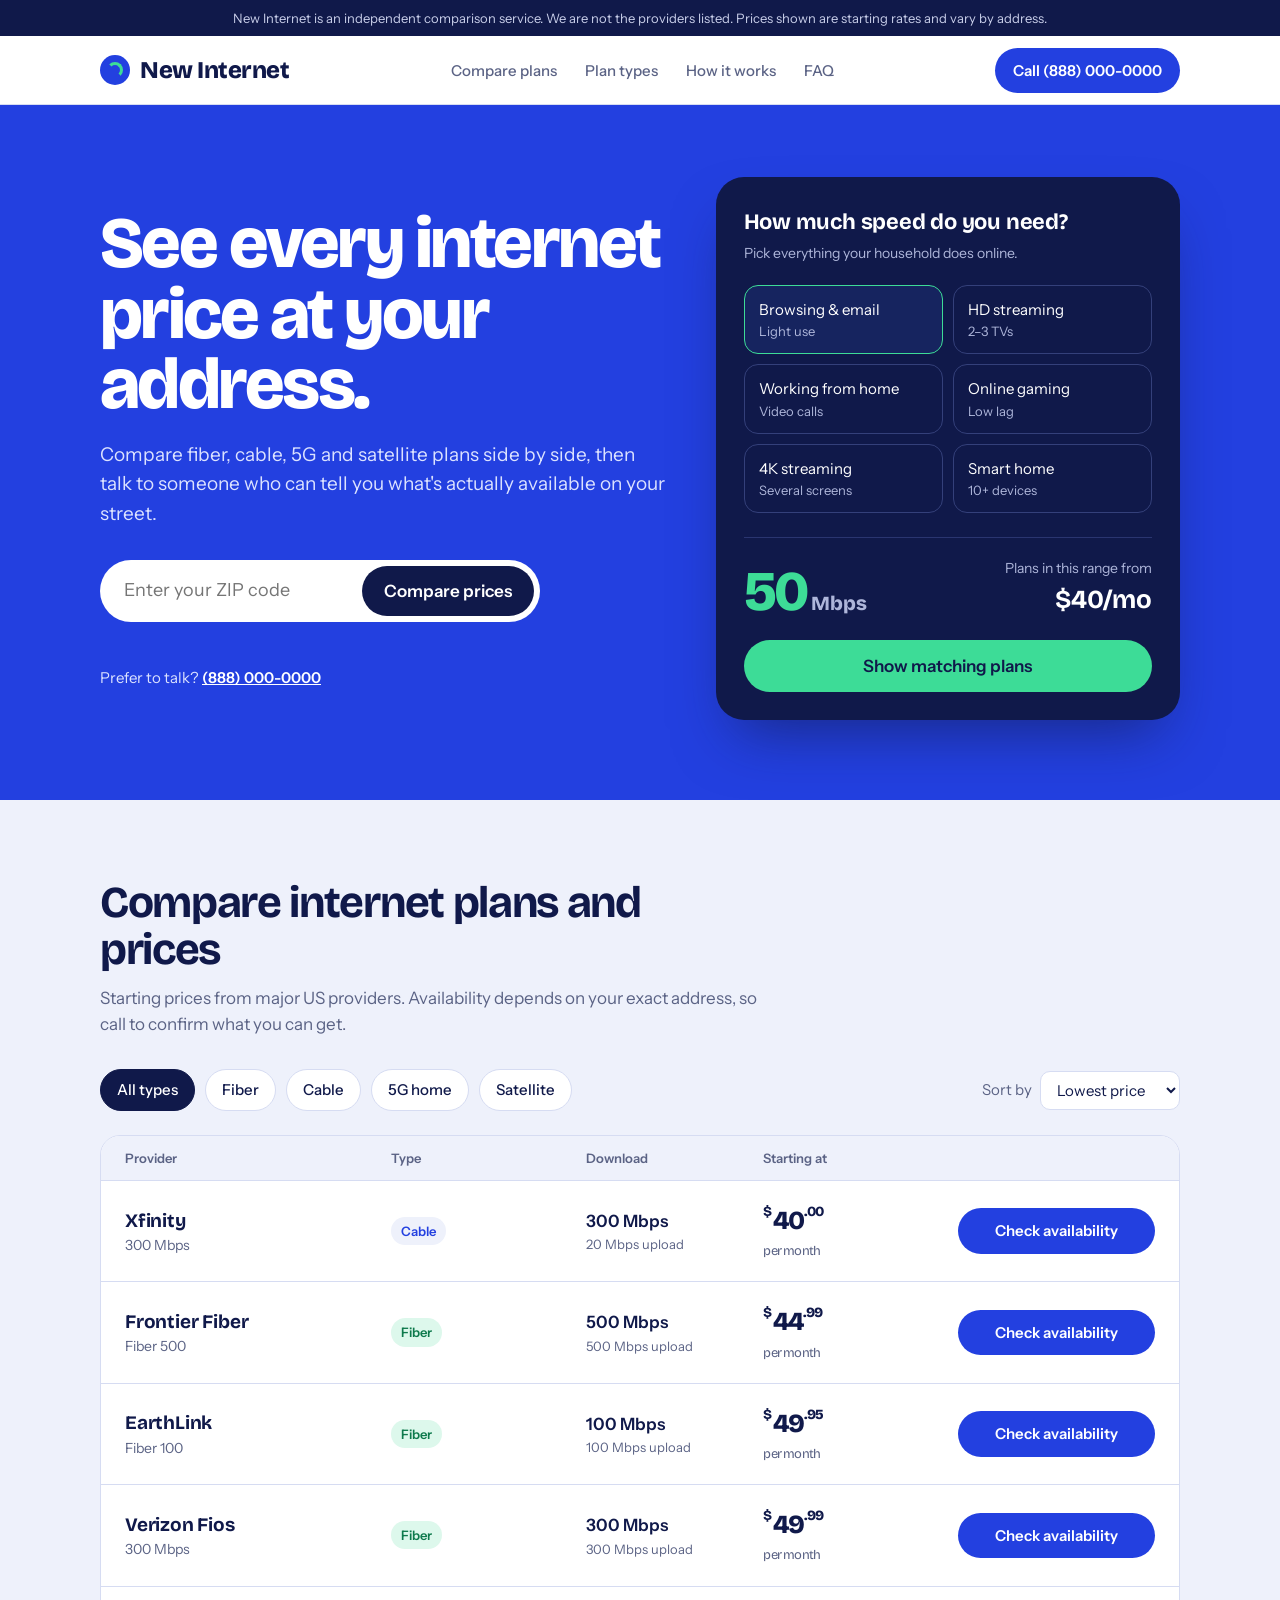
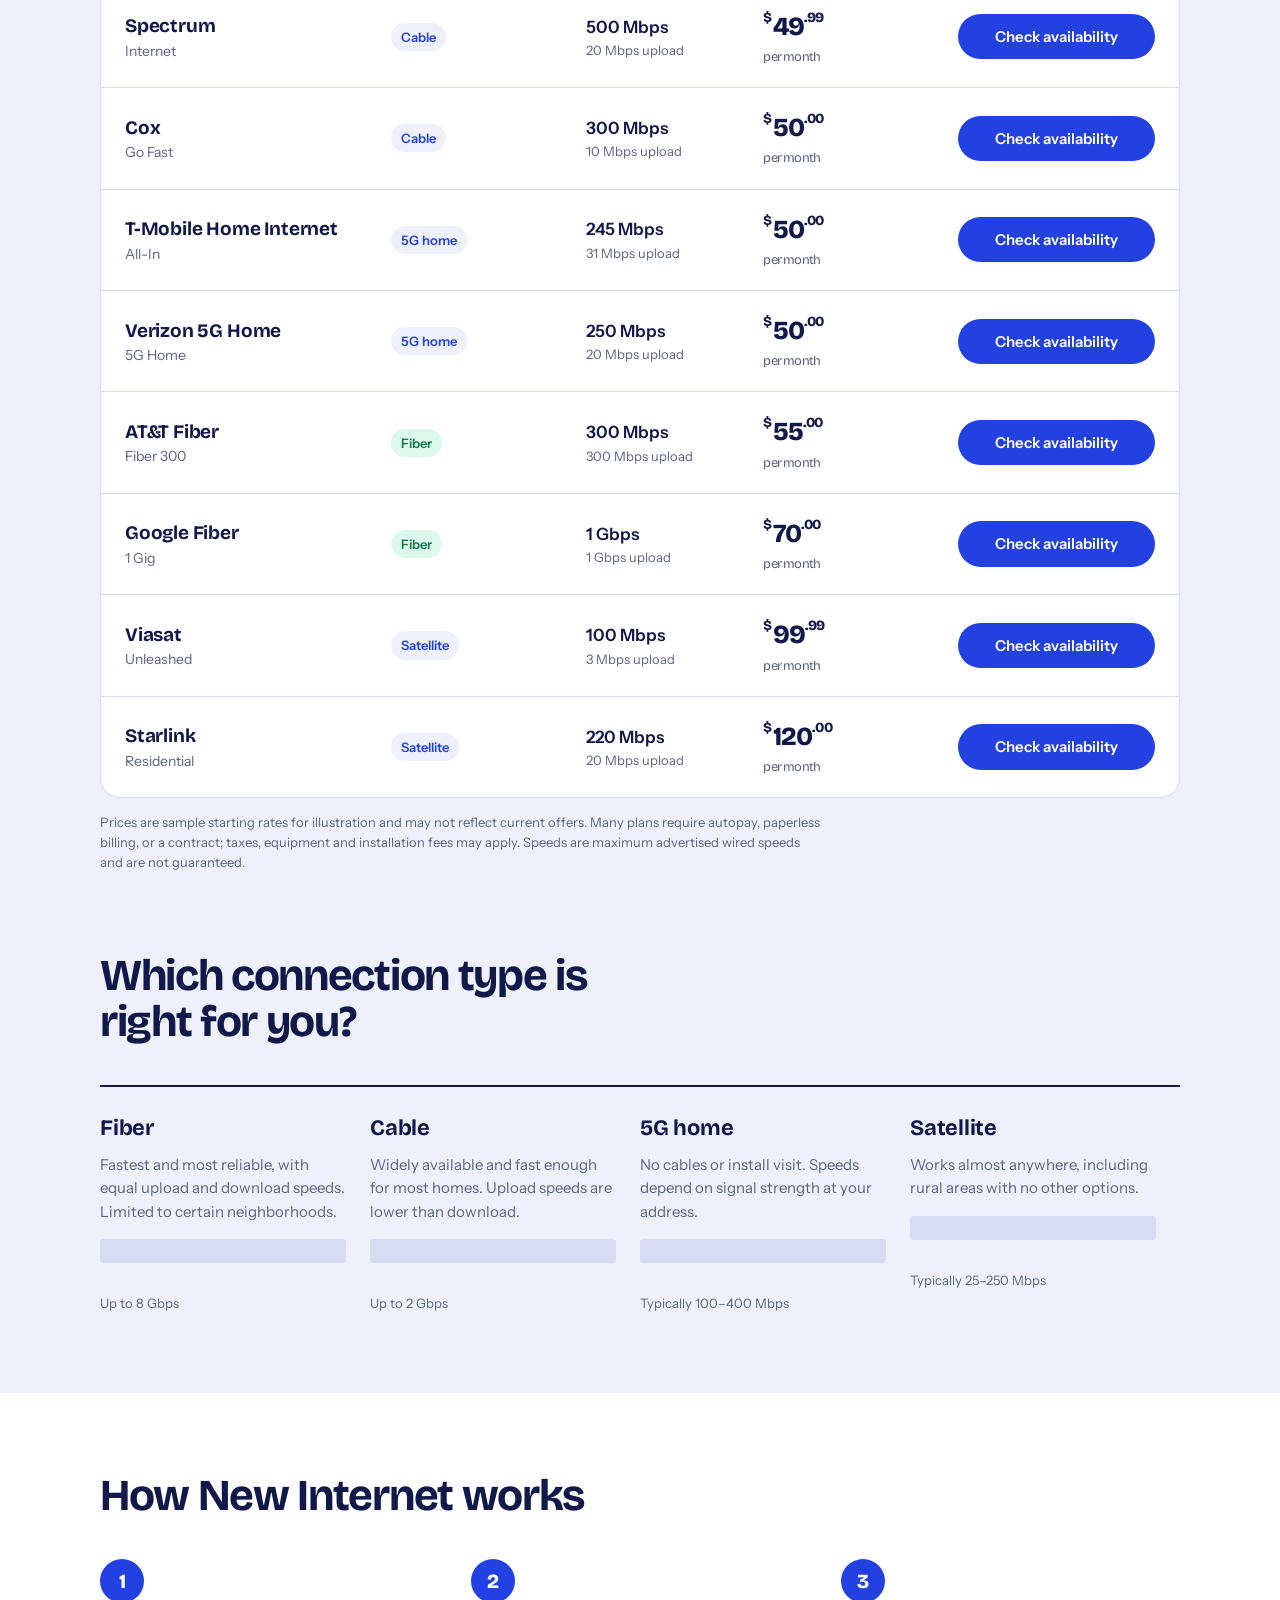
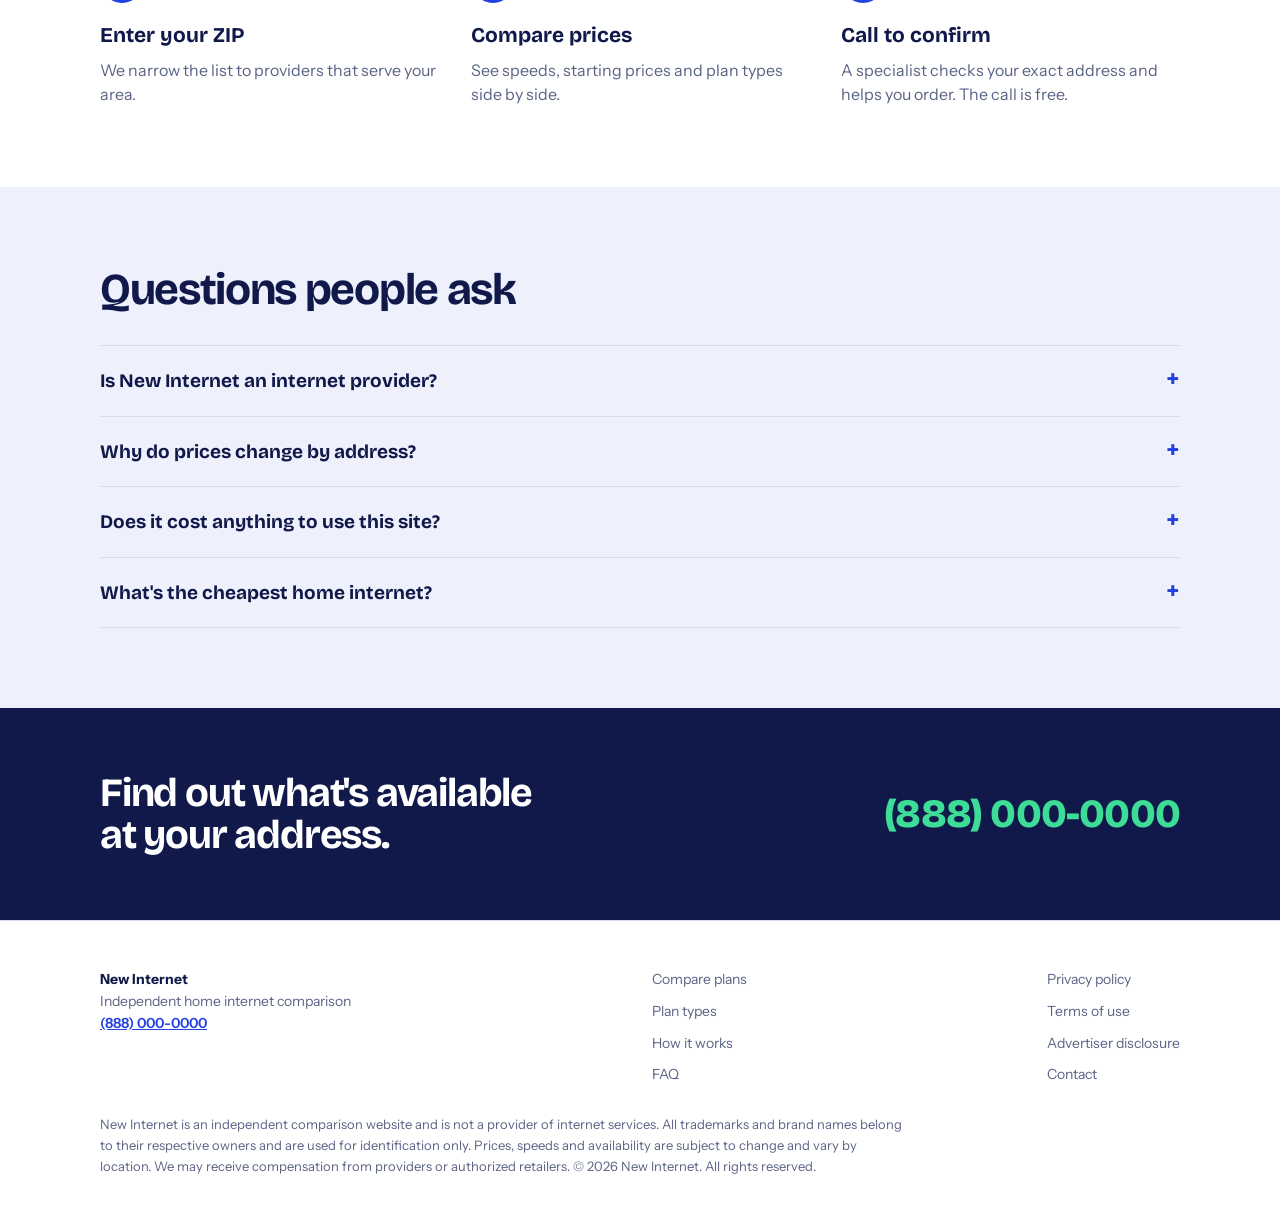
==== new-internet/index.html @ e34eabec "Add New Internet comparison website Static site: plan comparison home page plus contact, privacy, te" ====
<!DOCTYPE html>
<html lang="en">
<head>
<meta charset="UTF-8">
<meta name="viewport" content="width=device-width, initial-scale=1">
<title>New Internet — Compare Home Internet Prices Near You</title>
<meta name="description" content="Compare home internet prices, speeds and plan types from major providers. Independent comparison service. Free to use.">
<link rel="preconnect" href="https://fonts.googleapis.com">
<link rel="preconnect" href="https://fonts.gstatic.com" crossorigin>
<link href="https://fonts.googleapis.com/css2?family=Bricolage+Grotesque:opsz,wght@12..96,500;12..96,700;12..96,800&family=Instrument+Sans:wght@400;500;600&display=swap" rel="stylesheet">
<style>
  :root{
    --cobalt:#2340E0;
    --midnight:#10194A;
    --fog:#EEF1FB;
    --white:#FFFFFF;
    --mint:#3DDC97;
    --slate:#5B6385;
    --line:#D6DCF2;
    --display:'Bricolage Grotesque', system-ui, sans-serif;
    --body:'Instrument Sans', system-ui, sans-serif;
  }
  *{box-sizing:border-box;margin:0;padding:0}
  html{scroll-behavior:smooth}
  body{font-family:var(--body);color:var(--midnight);background:var(--fog);line-height:1.55;font-size:17px;padding-bottom:72px}
  a{color:inherit}
  :focus-visible{outline:3px solid var(--mint);outline-offset:3px;border-radius:4px}
  .wrap{max-width:1120px;margin:0 auto;padding:0 20px}

  /* Disclosure bar */
  .disclose{background:var(--midnight);color:#C9CFEA;font-size:13px;text-align:center;padding:8px 16px}

  /* Header */
  header{background:var(--white);border-bottom:1px solid var(--line);position:sticky;top:0;z-index:20}
  .nav{display:flex;align-items:center;justify-content:space-between;height:68px}
  .logo{font-family:var(--display);font-weight:800;font-size:24px;text-decoration:none;letter-spacing:-.02em;display:flex;align-items:center;gap:10px}
  .logo-mark{width:30px;height:30px;border-radius:50%;background:var(--cobalt);position:relative;overflow:hidden}
  .logo-mark::after{content:"";position:absolute;inset:7px;border-radius:50%;border:3px solid var(--mint);border-left-color:transparent;border-bottom-color:transparent}
  .nav-links{display:flex;gap:28px;font-weight:500;font-size:15px}
  .nav-links a{text-decoration:none;color:var(--slate)}
  .nav-links a:hover{color:var(--cobalt)}
  .call-btn{background:var(--cobalt);color:var(--white);text-decoration:none;font-weight:600;padding:11px 18px;border-radius:999px;font-size:15px;white-space:nowrap}
  .call-btn:hover{background:var(--midnight)}

  /* Hero */
  .hero{background:var(--cobalt);color:var(--white);overflow:hidden;position:relative}
  .hero .wrap{display:grid;grid-template-columns:1.1fr .9fr;gap:48px;padding-top:72px;padding-bottom:80px;align-items:center}
  .hero h1{font-family:var(--display);font-weight:800;font-size:clamp(40px,6vw,72px);line-height:.98;letter-spacing:-.035em;max-width:13ch}
  .hero p.lead{font-size:19px;margin-top:20px;max-width:46ch;color:#DCE2FF}
  .zip-form{margin-top:32px;display:flex;background:var(--white);border-radius:999px;padding:6px;max-width:440px}
  .zip-form input{flex:1;border:0;background:transparent;font:inherit;font-size:18px;padding:10px 18px;color:var(--midnight);min-width:0}
  .zip-form input:focus{outline:none}
  .zip-form:focus-within{box-shadow:0 0 0 3px var(--mint)}
  .zip-form button{border:0;background:var(--midnight);color:var(--white);font:inherit;font-weight:600;padding:12px 22px;border-radius:999px;cursor:pointer}
  .zip-msg{margin-top:12px;font-size:15px;min-height:24px;color:var(--mint)}
  .hero-phone{margin-top:8px;font-size:15px;color:#DCE2FF}
  .hero-phone a{color:var(--white);font-weight:600}

  /* The memorable element: price meter */
  .meter{background:var(--midnight);border-radius:28px;padding:28px;box-shadow:0 30px 60px -20px rgba(16,25,74,.6)}
  .meter h2{font-family:var(--display);font-size:22px;font-weight:700;letter-spacing:-.01em}
  .meter .sub{color:#AEB6DA;font-size:14px;margin-top:4px}
  .usage{display:grid;grid-template-columns:repeat(2,1fr);gap:10px;margin-top:20px}
  .usage button{background:transparent;border:1.5px solid #34407A;color:var(--white);font:inherit;font-size:15px;text-align:left;padding:12px 14px;border-radius:14px;cursor:pointer;transition:border-color .15s,background .15s}
  .usage button small{display:block;color:#AEB6DA;font-size:13px}
  .usage button[aria-pressed="true"]{border-color:var(--mint);background:#16245F}
  .readout{margin-top:24px;padding-top:20px;border-top:1px solid #2A3570;display:flex;justify-content:space-between;align-items:flex-end;gap:16px}
  .readout .speed{font-family:var(--display);font-size:56px;font-weight:800;line-height:1;letter-spacing:-.04em;color:var(--mint)}
  .readout .speed span{font-size:20px;letter-spacing:0;color:#AEB6DA;margin-left:4px}
  .readout .cost{text-align:right;font-size:14px;color:#AEB6DA}
  .readout .cost strong{display:block;font-family:var(--display);font-size:26px;color:var(--white)}
  .meter-link{display:block;margin-top:20px;text-align:center;background:var(--mint);color:var(--midnight);font-weight:600;text-decoration:none;padding:13px;border-radius:999px}

  /* Section */
  section.block{padding:80px 0}
  .block h2.title{font-family:var(--display);font-size:clamp(30px,4vw,44px);letter-spacing:-.03em;line-height:1.05;max-width:20ch}
  .block p.intro{color:var(--slate);margin-top:12px;max-width:60ch}

  /* Filters */
  .filters{display:flex;flex-wrap:wrap;gap:10px;margin-top:32px;align-items:center}
  .chip{border:1.5px solid var(--line);background:var(--white);font:inherit;font-size:15px;font-weight:500;padding:8px 16px;border-radius:999px;cursor:pointer;color:var(--midnight)}
  .chip[aria-pressed="true"]{background:var(--midnight);border-color:var(--midnight);color:var(--white)}
  .sort{margin-left:auto;font-size:15px;color:var(--slate);display:flex;gap:8px;align-items:center}
  .sort select{font:inherit;padding:8px 12px;border-radius:10px;border:1.5px solid var(--line);background:var(--white);color:var(--midnight)}

  /* Plan rows — a table, not a card grid */
  .plans{margin-top:24px;background:var(--white);border-radius:20px;border:1px solid var(--line);overflow:hidden}
  .row{display:grid;grid-template-columns:1.4fr 1fr .9fr 1fr 1.1fr;align-items:center;gap:16px;padding:20px 24px;border-top:1px solid var(--line)}
  .row:first-child{border-top:0}
  .row.head{background:var(--fog);font-size:13px;font-weight:600;color:var(--slate);padding-top:12px;padding-bottom:12px}
  .prov{font-family:var(--display);font-weight:700;font-size:19px;letter-spacing:-.01em}
  .prov small{display:block;font-family:var(--body);font-weight:400;font-size:14px;color:var(--slate);letter-spacing:0}
  .type{display:inline-block;font-size:13px;font-weight:600;padding:4px 10px;border-radius:999px;background:var(--fog);color:var(--cobalt)}
  .type.fiber{background:#DDF8EC;color:#0F7A4D}
  .spd{font-weight:600}
  .spd small,.price small{display:block;font-weight:400;color:var(--slate);font-size:13px}
  .price{font-family:var(--display);font-size:26px;font-weight:800;letter-spacing:-.03em}
  .price sup{font-size:14px;vertical-align:top;margin-right:1px}
  .row .call-btn{text-align:center;display:block}
  .empty{padding:40px 24px;text-align:center;color:var(--slate)}
  .fine{font-size:13px;color:var(--slate);margin-top:14px;max-width:80ch}

  /* Plan types */
  .types{display:grid;grid-template-columns:repeat(4,1fr);gap:0;margin-top:40px;border-top:2px solid var(--midnight)}
  .types div{padding:24px 24px 0 0}
  .types h3{font-family:var(--display);font-size:22px;letter-spacing:-.01em}
  .types p{color:var(--slate);font-size:15px;margin-top:8px}
  .types .bar{height:6px;background:var(--line);border-radius:3px;margin-top:16px;overflow:hidden}
  .types .bar i{display:block;height:100%;background:var(--cobalt)}
  .types .barlabel{font-size:13px;color:var(--slate);margin-top:6px}

  /* How it works — a real sequence */
  .how{background:var(--white)}
  .steps{display:grid;grid-template-columns:repeat(3,1fr);gap:32px;margin-top:40px;counter-reset:s}
  .steps li{list-style:none;counter-increment:s}
  .steps li::before{content:counter(s);display:grid;place-items:center;width:44px;height:44px;border-radius:50%;background:var(--cobalt);color:var(--white);font-family:var(--display);font-weight:800;font-size:20px;margin-bottom:16px}
  .steps h3{font-family:var(--display);font-size:21px}
  .steps p{color:var(--slate);font-size:16px;margin-top:6px}

  /* FAQ */
  details{border-bottom:1px solid var(--line);padding:20px 0}
  details:first-of-type{border-top:1px solid var(--line);margin-top:32px}
  summary{font-family:var(--display);font-weight:700;font-size:19px;cursor:pointer;list-style:none;display:flex;justify-content:space-between;gap:16px}
  summary::-webkit-details-marker{display:none}
  summary::after{content:"+";font-size:26px;line-height:1;color:var(--cobalt);transition:transform .2s}
  details[open] summary::after{transform:rotate(45deg)}
  details p{color:var(--slate);margin-top:10px;max-width:68ch}

  /* CTA band */
  .band{background:var(--midnight);color:var(--white);padding:64px 0}
  .band .wrap{display:flex;justify-content:space-between;align-items:center;gap:32px;flex-wrap:wrap}
  .band h2{font-family:var(--display);font-size:clamp(28px,4vw,40px);letter-spacing:-.03em;max-width:18ch;line-height:1.05}
  .band .big-phone{font-family:var(--display);font-size:clamp(28px,4vw,40px);font-weight:800;color:var(--mint);text-decoration:none;letter-spacing:-.02em}

  footer{background:var(--white);padding:48px 0 32px;font-size:14px;color:var(--slate);border-top:1px solid var(--line)}
  footer .cols{display:flex;justify-content:space-between;gap:32px;flex-wrap:wrap}
  footer nav{display:flex;flex-direction:column;gap:10px}
  footer nav a{text-decoration:none}
  footer nav a:hover{color:var(--cobalt)}
  @media (max-width:600px){footer nav{flex-direction:row;flex-wrap:wrap;gap:16px}}
  footer .legal{margin-top:28px;max-width:90ch;font-size:13px;line-height:1.6}

  /* Sticky mobile call bar */
  .mobile-call{position:fixed;left:0;right:0;bottom:0;z-index:30;background:var(--cobalt);color:var(--white);text-align:center;padding:16px;font-weight:600;text-decoration:none;font-size:17px;display:none}

  @media (max-width:900px){
    .hero .wrap{grid-template-columns:1fr;padding-top:48px;padding-bottom:56px}
    .nav{height:auto;padding:12px 0;flex-wrap:wrap}
    .nav-links{order:3;width:100%;gap:20px;font-size:14px;overflow-x:auto;white-space:nowrap;padding-top:10px}
    .row{grid-template-columns:1fr 1fr;gap:10px 16px}
    .row.head{display:none}
    .row .prov{grid-column:1/-1}
    .row .call-btn{grid-column:1/-1}
    .types{grid-template-columns:1fr 1fr}
    .steps{grid-template-columns:1fr}
    .sort{margin-left:0;width:100%}
    .mobile-call{display:block}
    header .call-btn{display:none}
  }
  @media (min-width:901px){body{padding-bottom:0}}
  @media (prefers-reduced-motion:reduce){*{transition:none!important;scroll-behavior:auto!important}}
</style>
</head>
<body>

<div class="disclose">New Internet is an independent comparison service. We are not the providers listed. Prices shown are starting rates and vary by address.</div>

<header>
  <div class="wrap nav">
    <a href="index.html" class="logo"><span class="logo-mark" aria-hidden="true"></span>New Internet</a>
    <nav class="nav-links" aria-label="Main">
      <a href="#compare">Compare plans</a>
      <a href="#types">Plan types</a>
      <a href="#how">How it works</a>
      <a href="#faq">FAQ</a>
    </nav>
    <a class="call-btn js-phone" href="tel:+18880000000">Call (888) 000-0000</a>
  </div>
</header>

<main>
  <section class="hero">
    <div class="wrap">
      <div>
        <h1>See every internet price at your address.</h1>
        <p class="lead">Compare fiber, cable, 5G and satellite plans side by side, then talk to someone who can tell you what's actually available on your street.</p>
        <form class="zip-form" id="zipForm" novalidate>
          <label for="zip" class="sr" style="position:absolute;left:-9999px">ZIP code</label>
          <input id="zip" inputmode="numeric" maxlength="5" placeholder="Enter your ZIP code" autocomplete="postal-code">
          <button type="submit">Compare prices</button>
        </form>
        <p class="zip-msg" id="zipMsg" role="status"></p>
        <p class="hero-phone">Prefer to talk? <a class="js-phone" href="tel:+18880000000">(888) 000-0000</a></p>
      </div>

      <div class="meter" aria-labelledby="meterTitle">
        <h2 id="meterTitle">How much speed do you need?</h2>
        <p class="sub">Pick everything your household does online.</p>
        <div class="usage" id="usage">
          <button type="button" aria-pressed="true" data-mbps="25">Browsing &amp; email<small>Light use</small></button>
          <button type="button" aria-pressed="false" data-mbps="100">HD streaming<small>2–3 TVs</small></button>
          <button type="button" aria-pressed="false" data-mbps="150">Working from home<small>Video calls</small></button>
          <button type="button" aria-pressed="false" data-mbps="200">Online gaming<small>Low lag</small></button>
          <button type="button" aria-pressed="false" data-mbps="300">4K streaming<small>Several screens</small></button>
          <button type="button" aria-pressed="false" data-mbps="250">Smart home<small>10+ devices</small></button>
        </div>
        <div class="readout">
          <div class="speed" id="speedOut">50<span>Mbps</span></div>
          <div class="cost">Plans in this range from<strong id="costOut">$30/mo</strong></div>
        </div>
        <a href="#compare" class="meter-link" id="meterLink">Show matching plans</a>
      </div>
    </div>
  </section>

  <section class="block" id="compare">
    <div class="wrap">
      <h2 class="title">Compare internet plans and prices</h2>
      <p class="intro">Starting prices from major US providers. Availability depends on your exact address, so call to confirm what you can get.</p>

      <div class="filters" role="group" aria-label="Filter by connection type">
        <button class="chip" data-type="all" aria-pressed="true">All types</button>
        <button class="chip" data-type="Fiber" aria-pressed="false">Fiber</button>
        <button class="chip" data-type="Cable" aria-pressed="false">Cable</button>
        <button class="chip" data-type="5G" aria-pressed="false">5G home</button>
        <button class="chip" data-type="Satellite" aria-pressed="false">Satellite</button>
        <label class="sort">Sort by
          <select id="sortBy">
            <option value="price">Lowest price</option>
            <option value="speed">Fastest speed</option>
          </select>
        </label>
      </div>

      <div class="plans" id="plans" aria-live="polite"></div>
      <p class="fine">Prices are sample starting rates for illustration and may not reflect current offers. Many plans require autopay, paperless billing, or a contract; taxes, equipment and installation fees may apply. Speeds are maximum advertised wired speeds and are not guaranteed.</p>
    </div>
  </section>

  <section class="block" id="types" style="padding-top:0">
    <div class="wrap">
      <h2 class="title">Which connection type is right for you?</h2>
      <div class="types">
        <div><h3>Fiber</h3><p>Fastest and most reliable, with equal upload and download speeds. Limited to certain neighborhoods.</p><div class="bar"><i style="width:100%"></i></div><div class="barlabel">Up to 8 Gbps</div></div>
        <div><h3>Cable</h3><p>Widely available and fast enough for most homes. Upload speeds are lower than download.</p><div class="bar"><i style="width:60%"></i></div><div class="barlabel">Up to 2 Gbps</div></div>
        <div><h3>5G home</h3><p>No cables or install visit. Speeds depend on signal strength at your address.</p><div class="bar"><i style="width:28%"></i></div><div class="barlabel">Typically 100–400 Mbps</div></div>
        <div><h3>Satellite</h3><p>Works almost anywhere, including rural areas with no other options.</p><div class="bar"><i style="width:18%"></i></div><div class="barlabel">Typically 25–250 Mbps</div></div>
      </div>
    </div>
  </section>

  <section class="block how" id="how">
    <div class="wrap">
      <h2 class="title">How New Internet works</h2>
      <ol class="steps">
        <li><h3>Enter your ZIP</h3><p>We narrow the list to providers that serve your area.</p></li>
        <li><h3>Compare prices</h3><p>See speeds, starting prices and plan types side by side.</p></li>
        <li><h3>Call to confirm</h3><p>A specialist checks your exact address and helps you order. The call is free.</p></li>
      </ol>
    </div>
  </section>

  <section class="block" id="faq">
    <div class="wrap">
      <h2 class="title">Questions people ask</h2>
      <details><summary>Is New Internet an internet provider?</summary><p>No. New Internet is an independent comparison service. We are not owned by or affiliated with the providers listed unless stated. We may be paid by providers or authorized retailers when you sign up through us, which never changes the price you pay.</p></details>
      <details><summary>Why do prices change by address?</summary><p>Providers set prices and promotions by region, and not every plan is offered on every street. The prices on this page are starting rates; your exact price is confirmed when you check your address.</p></details>
      <details><summary>Does it cost anything to use this site?</summary><p>No. Comparing plans and calling us is free.</p></details>
      <details><summary>What's the cheapest home internet?</summary><p>Low-speed cable or 5G home plans usually have the lowest monthly price. Many providers also offer low-income discount programs; ask when you call.</p></details>
    </div>
  </section>

  <section class="band">
    <div class="wrap">
      <h2>Find out what's available at your address.</h2>
      <a class="big-phone js-phone" href="tel:+18880000000">(888) 000-0000</a>
    </div>
  </section>
</main>

<footer>
  <div class="wrap">
    <div class="cols">
      <div><strong style="color:var(--midnight)">New Internet</strong><br>Independent home internet comparison<br>
        <a class="js-phone" href="tel:+18880000000" style="color:var(--cobalt);font-weight:600">(888) 000-0000</a></div>
      <nav aria-label="Browse">
        <a href="#compare">Compare plans</a>
        <a href="#types">Plan types</a>
        <a href="#how">How it works</a>
        <a href="#faq">FAQ</a>
      </nav>
      <nav aria-label="Legal">
        <a href="privacy.html">Privacy policy</a>
        <a href="terms.html">Terms of use</a>
        <a href="disclosure.html">Advertiser disclosure</a>
        <a href="contact.html">Contact</a>
      </nav>
    </div>
    <p class="legal">New Internet is an independent comparison website and is not a provider of internet services. All trademarks and brand names belong to their respective owners and are used for identification only. Prices, speeds and availability are subject to change and vary by location. We may receive compensation from providers or authorized retailers. © <span id="yr"></span> New Internet. All rights reserved.</p>
  </div>
</footer>

<a class="mobile-call js-phone" href="tel:+18880000000">Call now: (888) 000-0000</a>

<script>
  // ===== Edit these =====
  const PHONE_DISPLAY = "(888) 000-0000";
  const PHONE_TEL = "+18880000000";

  // Sample plans — verify current pricing before going live
  const PLANS = [
    {p:"AT&T Fiber", n:"Fiber 300", t:"Fiber", s:300, up:300, $:55},
    {p:"Verizon Fios", n:"300 Mbps", t:"Fiber", s:300, up:300, $:49.99},
    {p:"Google Fiber", n:"1 Gig", t:"Fiber", s:1000, up:1000, $:70},
    {p:"Frontier Fiber", n:"Fiber 500", t:"Fiber", s:500, up:500, $:44.99},
    {p:"Xfinity", n:"300 Mbps", t:"Cable", s:300, up:20, $:40},
    {p:"Spectrum", n:"Internet", t:"Cable", s:500, up:20, $:49.99},
    {p:"Cox", n:"Go Fast", t:"Cable", s:300, up:10, $:50},
    {p:"T-Mobile Home Internet", n:"All-In", t:"5G", s:245, up:31, $:50},
    {p:"Verizon 5G Home", n:"5G Home", t:"5G", s:250, up:20, $:50},
    {p:"Starlink", n:"Residential", t:"Satellite", s:220, up:20, $:120},
    {p:"Viasat", n:"Unleashed", t:"Satellite", s:100, up:3, $:99.99},
    {p:"EarthLink", n:"Fiber 100", t:"Fiber", s:100, up:100, $:49.95}
  ];

  document.querySelectorAll(".js-phone").forEach(a=>{
    a.href = "tel:"+PHONE_TEL;
    a.textContent = a.textContent.replace("(888) 000-0000", PHONE_DISPLAY);
  });
  document.getElementById("yr").textContent = new Date().getFullYear();

  let typeFilter = "all", minSpeed = 0;
  const plansEl = document.getElementById("plans");
  const fmtSpeed = s => s>=1000 ? (s/1000)+" Gbps" : s+" Mbps";

  function render(){
    const sort = document.getElementById("sortBy").value;
    let list = PLANS.filter(x => (typeFilter==="all"||x.t===typeFilter) && x.s>=minSpeed);
    list.sort((a,b)=> sort==="price" ? a.$-b.$ : b.s-a.s);
    let html = `<div class="row head"><div>Provider</div><div>Type</div><div>Download</div><div>Starting at</div><div></div></div>`;
    if(!list.length){
      html += `<div class="empty">No plans match these filters. Choose another connection type, or call ${PHONE_DISPLAY} to check your address.</div>`;
    }
    list.forEach(x=>{
      const [d,c] = x.$.toFixed(2).split(".");
      html += `<div class="row">
        <div class="prov">${x.p}<small>${x.n}</small></div>
        <div><span class="type ${x.t==="Fiber"?"fiber":""}">${x.t==="5G"?"5G home":x.t}</span></div>
        <div class="spd">${fmtSpeed(x.s)}<small>${fmtSpeed(x.up)} upload</small></div>
        <div class="price"><sup>$</sup>${d}<sup>.${c}</sup><small>per month</small></div>
        <a class="call-btn" href="tel:${PHONE_TEL}">Check availability</a>
      </div>`;
    });
    plansEl.innerHTML = html;
  }

  document.querySelectorAll(".chip").forEach(c=>c.addEventListener("click",()=>{
    document.querySelectorAll(".chip").forEach(x=>x.setAttribute("aria-pressed","false"));
    c.setAttribute("aria-pressed","true");
    typeFilter = c.dataset.type; render();
  }));
  document.getElementById("sortBy").addEventListener("change", render);

  // Speed meter: add up needs, show recommended speed and cheapest matching price
  const usageBtns = document.querySelectorAll("#usage button");
  function updateMeter(){
    let total = 0;
    usageBtns.forEach(b=>{ if(b.getAttribute("aria-pressed")==="true") total += +b.dataset.mbps; });
    const rec = total<=25 ? 50 : total<=150 ? 100 : total<=300 ? 300 : total<=600 ? 500 : 1000;
    document.getElementById("speedOut").innerHTML = (rec>=1000?"1":rec)+`<span>${rec>=1000?"Gbps":"Mbps"}</span>`;
    const match = PLANS.filter(p=>p.s>=rec).sort((a,b)=>a.$-b.$)[0];
    document.getElementById("costOut").textContent = match ? "$"+Math.floor(match.$)+"/mo" : "Call us";
    minSpeed = rec;
  }
  usageBtns.forEach(b=>b.addEventListener("click",()=>{
    b.setAttribute("aria-pressed", b.getAttribute("aria-pressed")==="true" ? "false":"true");
    updateMeter();
  }));
  document.getElementById("meterLink").addEventListener("click",()=>{
    typeFilter="all";
    document.querySelectorAll(".chip").forEach(x=>x.setAttribute("aria-pressed", x.dataset.type==="all"?"true":"false"));
    render();
  });

  // ZIP form
  document.getElementById("zipForm").addEventListener("submit",e=>{
    e.preventDefault();
    const z = document.getElementById("zip").value.trim(), msg = document.getElementById("zipMsg");
    if(!/^\d{5}$/.test(z)){ msg.style.color="#FFD0D0"; msg.textContent="Enter a 5-digit US ZIP code."; return; }
    msg.style.color=""; msg.innerHTML = `Showing plans for ${z}. Call <a href="tel:${PHONE_TEL}" style="color:#fff">${PHONE_DISPLAY}</a> to confirm your exact address.`;
    minSpeed = 0; render();
    document.getElementById("compare").scrollIntoView();
  });

  updateMeter(); minSpeed = 0; render();
</script>
</body>
</html>
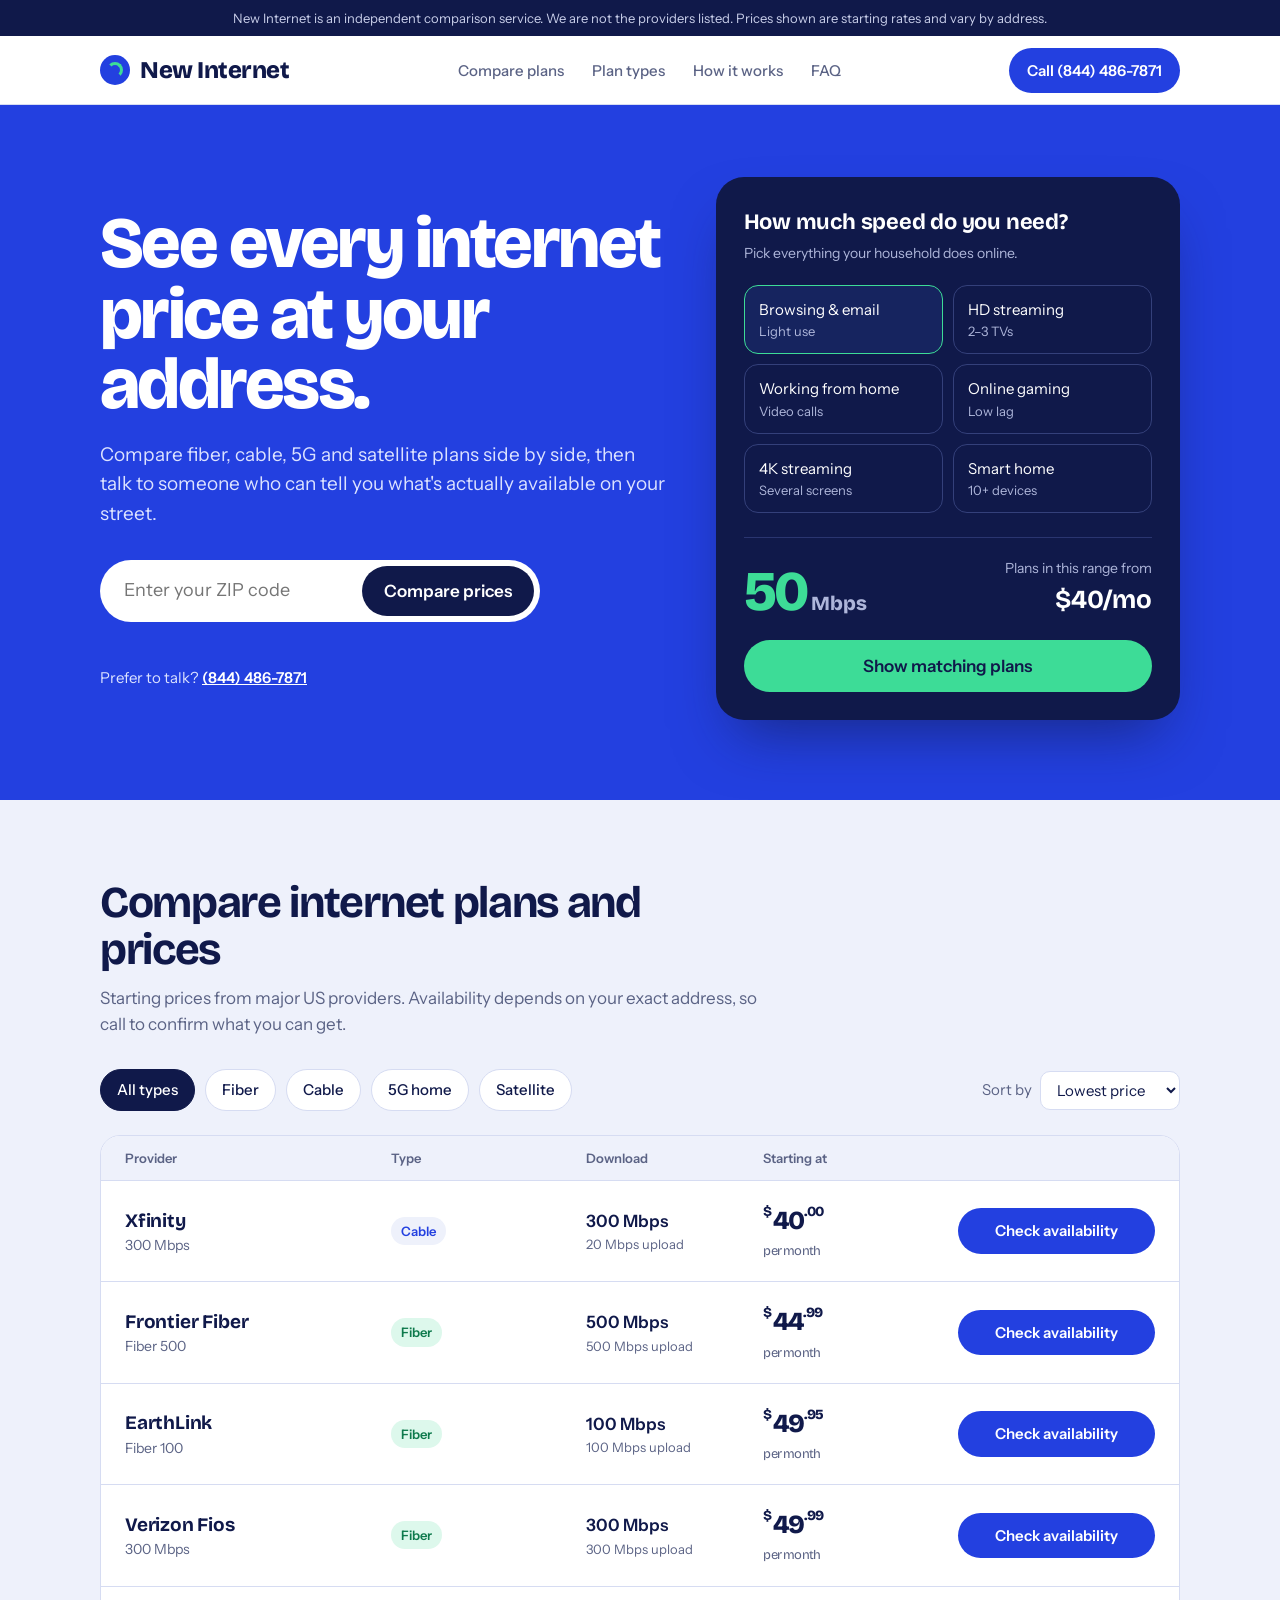
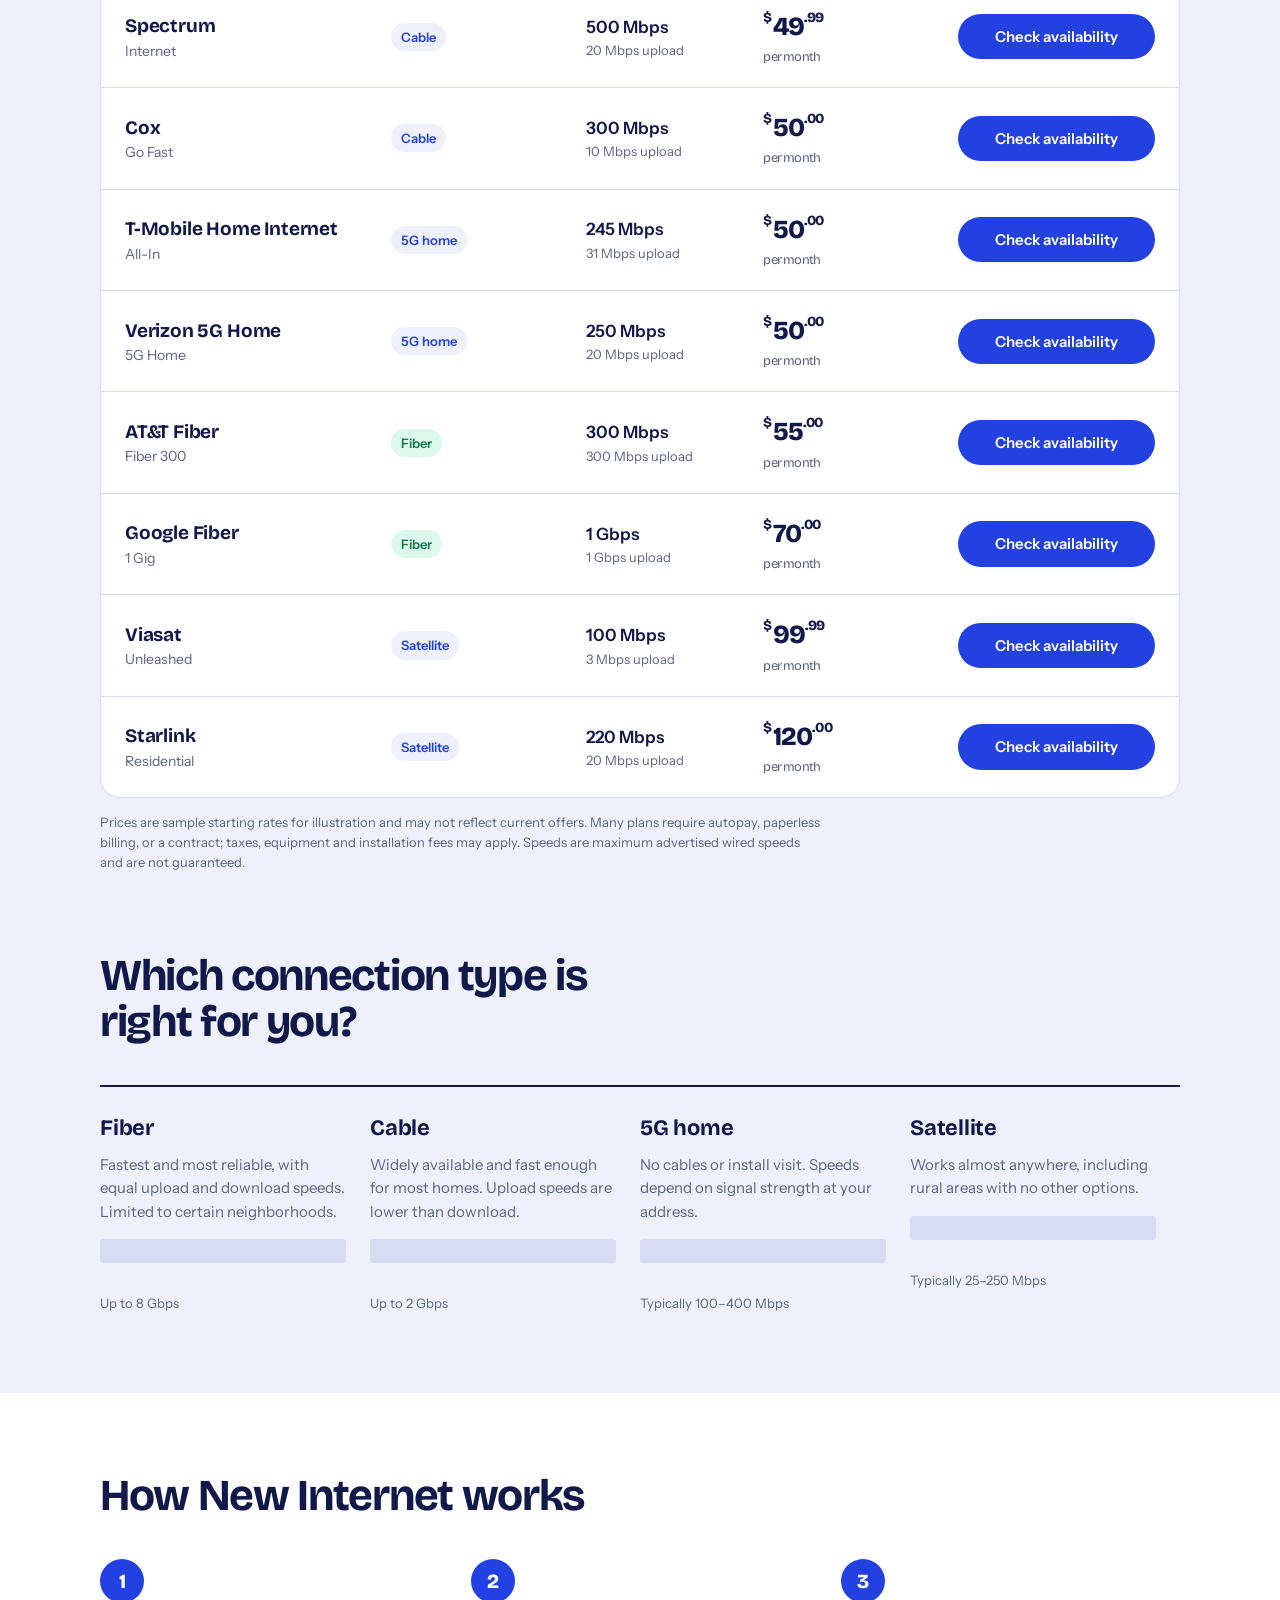
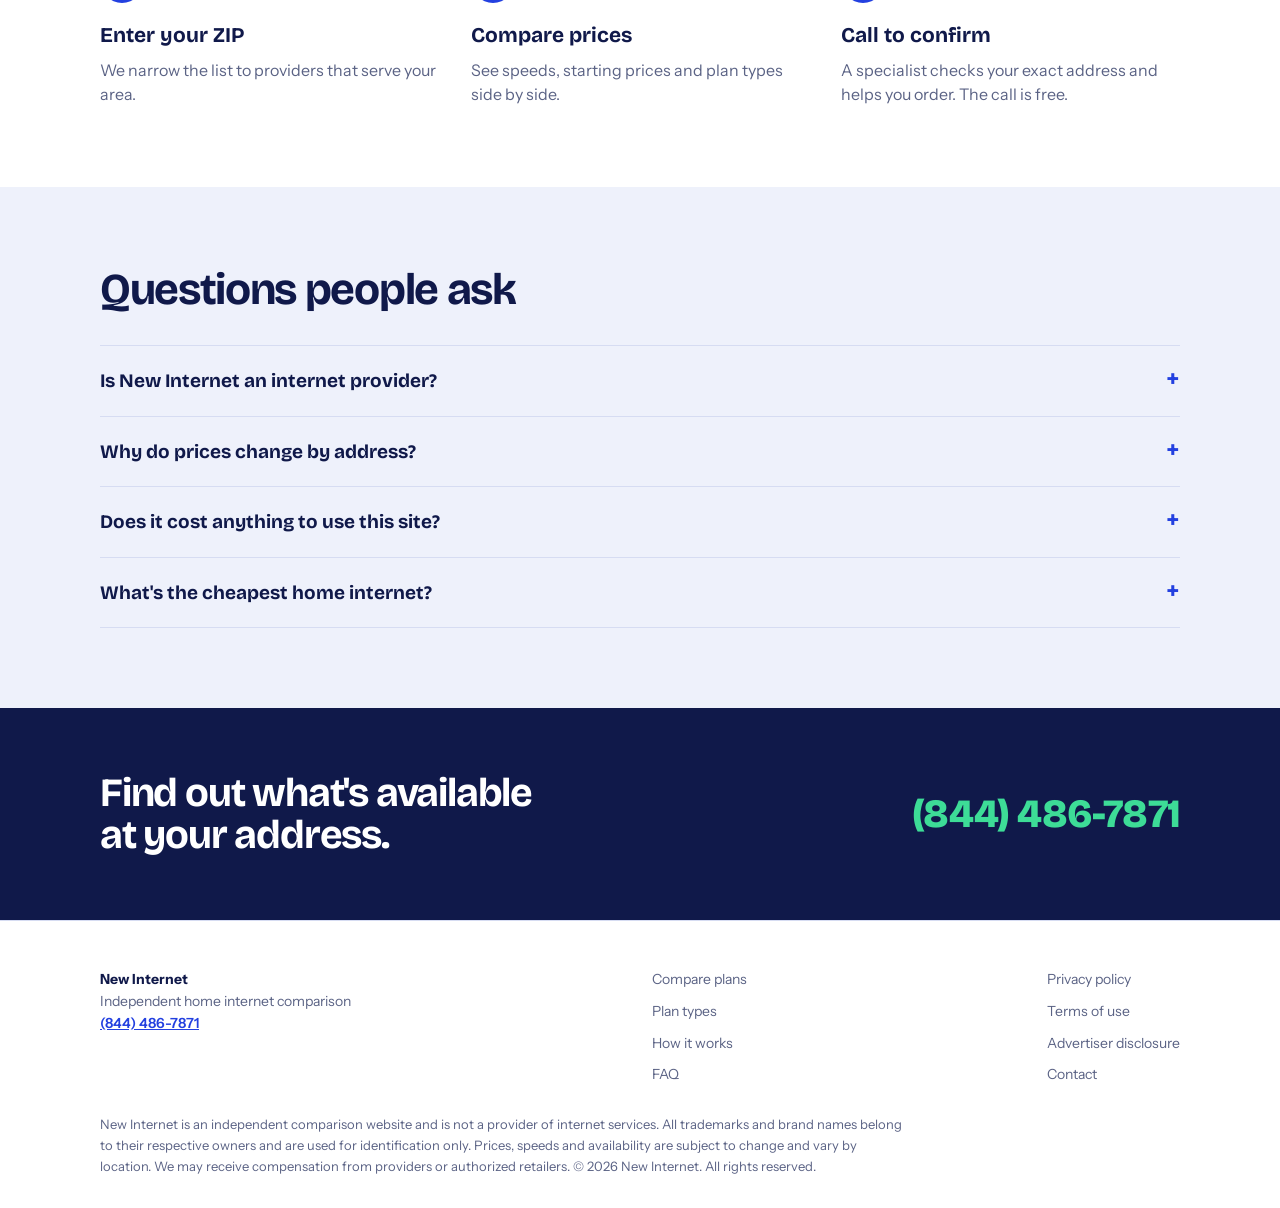
==== commit 3c88d68a: "Set business phone number to (844) 486-7871 Co-Authored-By: Claude Opus 5.5 <noreply@anthropic.com> " ====
--- a/new-internet/index.html
+++ b/new-internet/index.html
@@ -174,7 +174,7 @@
       <a href="#how">How it works</a>
       <a href="#faq">FAQ</a>
     </nav>
-    <a class="call-btn js-phone" href="tel:+18880000000">Call (888) 000-0000</a>
+    <a class="call-btn js-phone" href="tel:+18444867871">Call (844) 486-7871</a>
   </div>
 </header>
 
@@ -190,7 +190,7 @@
           <button type="submit">Compare prices</button>
         </form>
         <p class="zip-msg" id="zipMsg" role="status"></p>
-        <p class="hero-phone">Prefer to talk? <a class="js-phone" href="tel:+18880000000">(888) 000-0000</a></p>
+        <p class="hero-phone">Prefer to talk? <a class="js-phone" href="tel:+18444867871">(844) 486-7871</a></p>
       </div>
 
       <div class="meter" aria-labelledby="meterTitle">
@@ -273,7 +273,7 @@
   <section class="band">
     <div class="wrap">
       <h2>Find out what's available at your address.</h2>
-      <a class="big-phone js-phone" href="tel:+18880000000">(888) 000-0000</a>
+      <a class="big-phone js-phone" href="tel:+18444867871">(844) 486-7871</a>
     </div>
   </section>
 </main>
@@ -282,7 +282,7 @@
   <div class="wrap">
     <div class="cols">
       <div><strong style="color:var(--midnight)">New Internet</strong><br>Independent home internet comparison<br>
-        <a class="js-phone" href="tel:+18880000000" style="color:var(--cobalt);font-weight:600">(888) 000-0000</a></div>
+        <a class="js-phone" href="tel:+18444867871" style="color:var(--cobalt);font-weight:600">(844) 486-7871</a></div>
       <nav aria-label="Browse">
         <a href="#compare">Compare plans</a>
         <a href="#types">Plan types</a>
@@ -300,12 +300,12 @@
   </div>
 </footer>
 
-<a class="mobile-call js-phone" href="tel:+18880000000">Call now: (888) 000-0000</a>
+<a class="mobile-call js-phone" href="tel:+18444867871">Call now: (844) 486-7871</a>
 
 <script>
   // ===== Edit these =====
-  const PHONE_DISPLAY = "(888) 000-0000";
-  const PHONE_TEL = "+18880000000";
+  const PHONE_DISPLAY = "(844) 486-7871";
+  const PHONE_TEL = "+18444867871";
 
   // Sample plans — verify current pricing before going live
   const PLANS = [
@@ -325,7 +325,7 @@
 
   document.querySelectorAll(".js-phone").forEach(a=>{
     a.href = "tel:"+PHONE_TEL;
-    a.textContent = a.textContent.replace("(888) 000-0000", PHONE_DISPLAY);
+    a.textContent = a.textContent.replace("(844) 486-7871", PHONE_DISPLAY);
   });
   document.getElementById("yr").textContent = new Date().getFullYear();
 
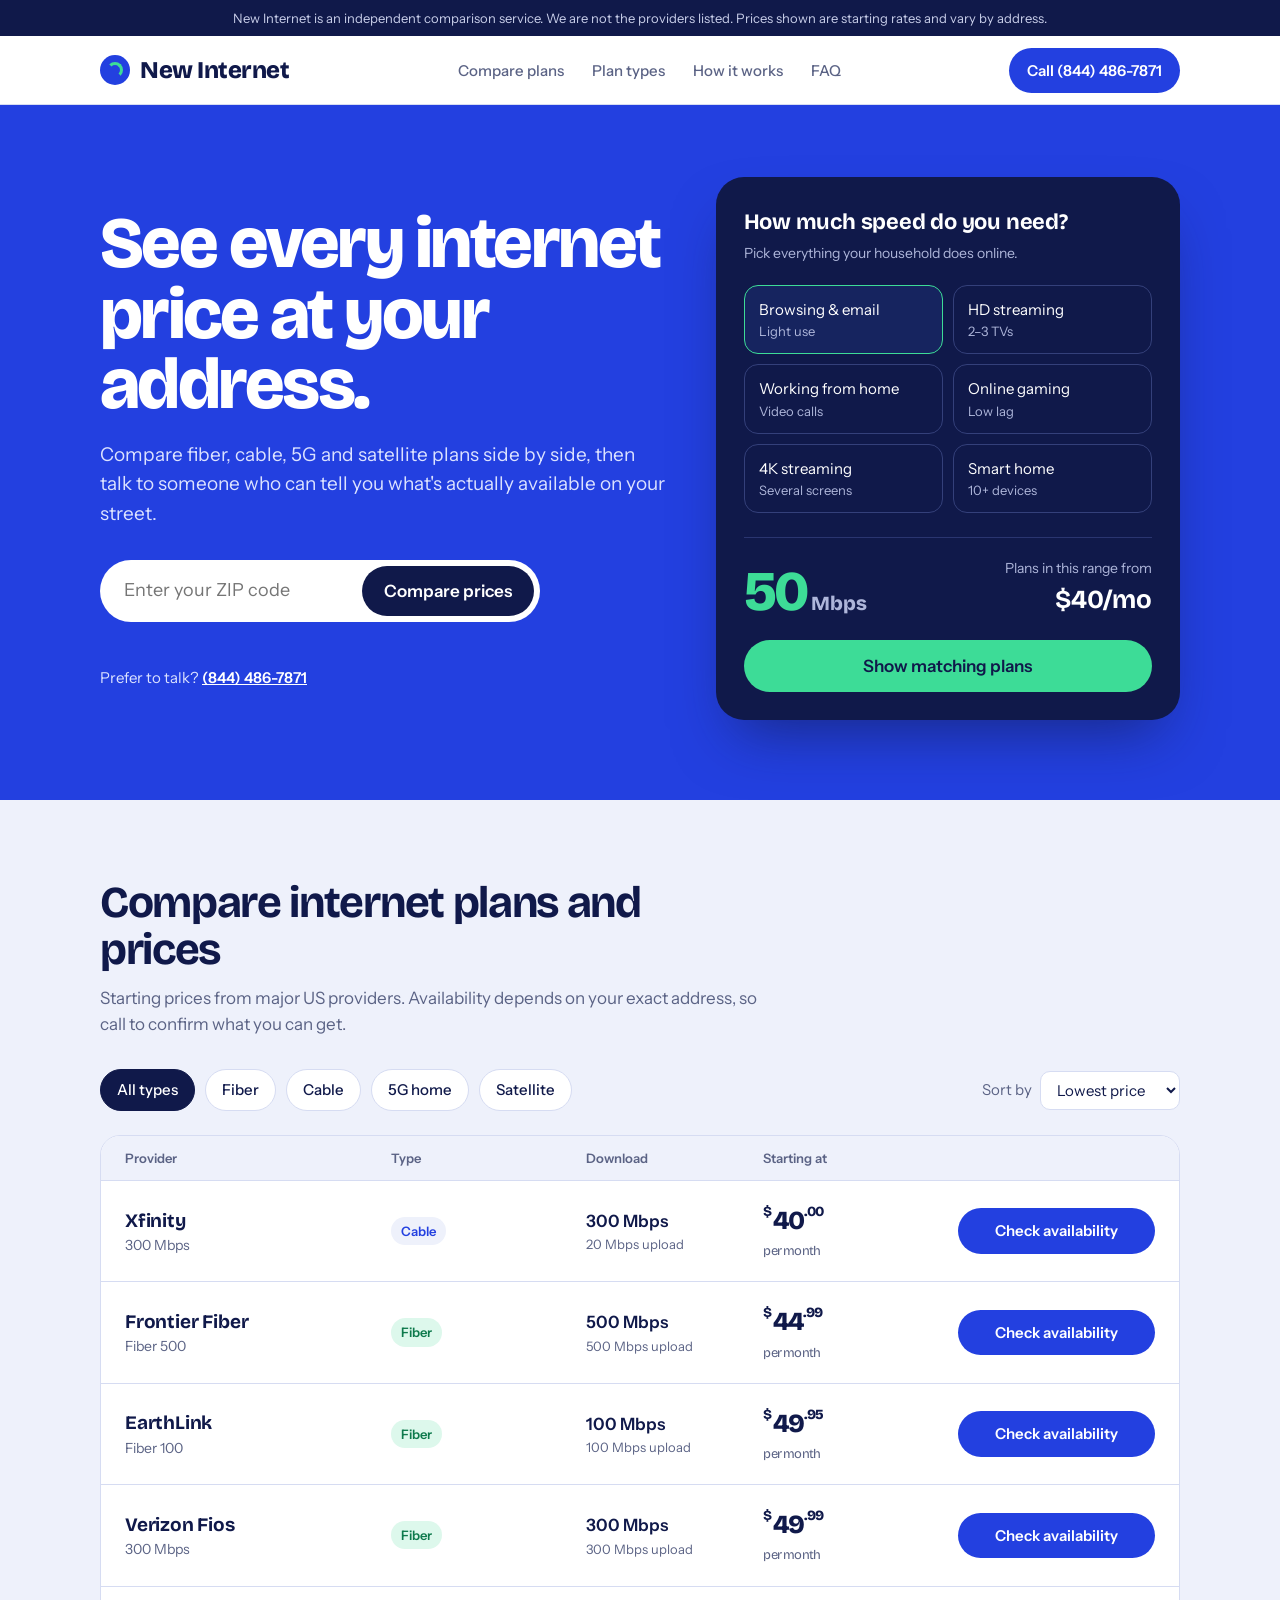
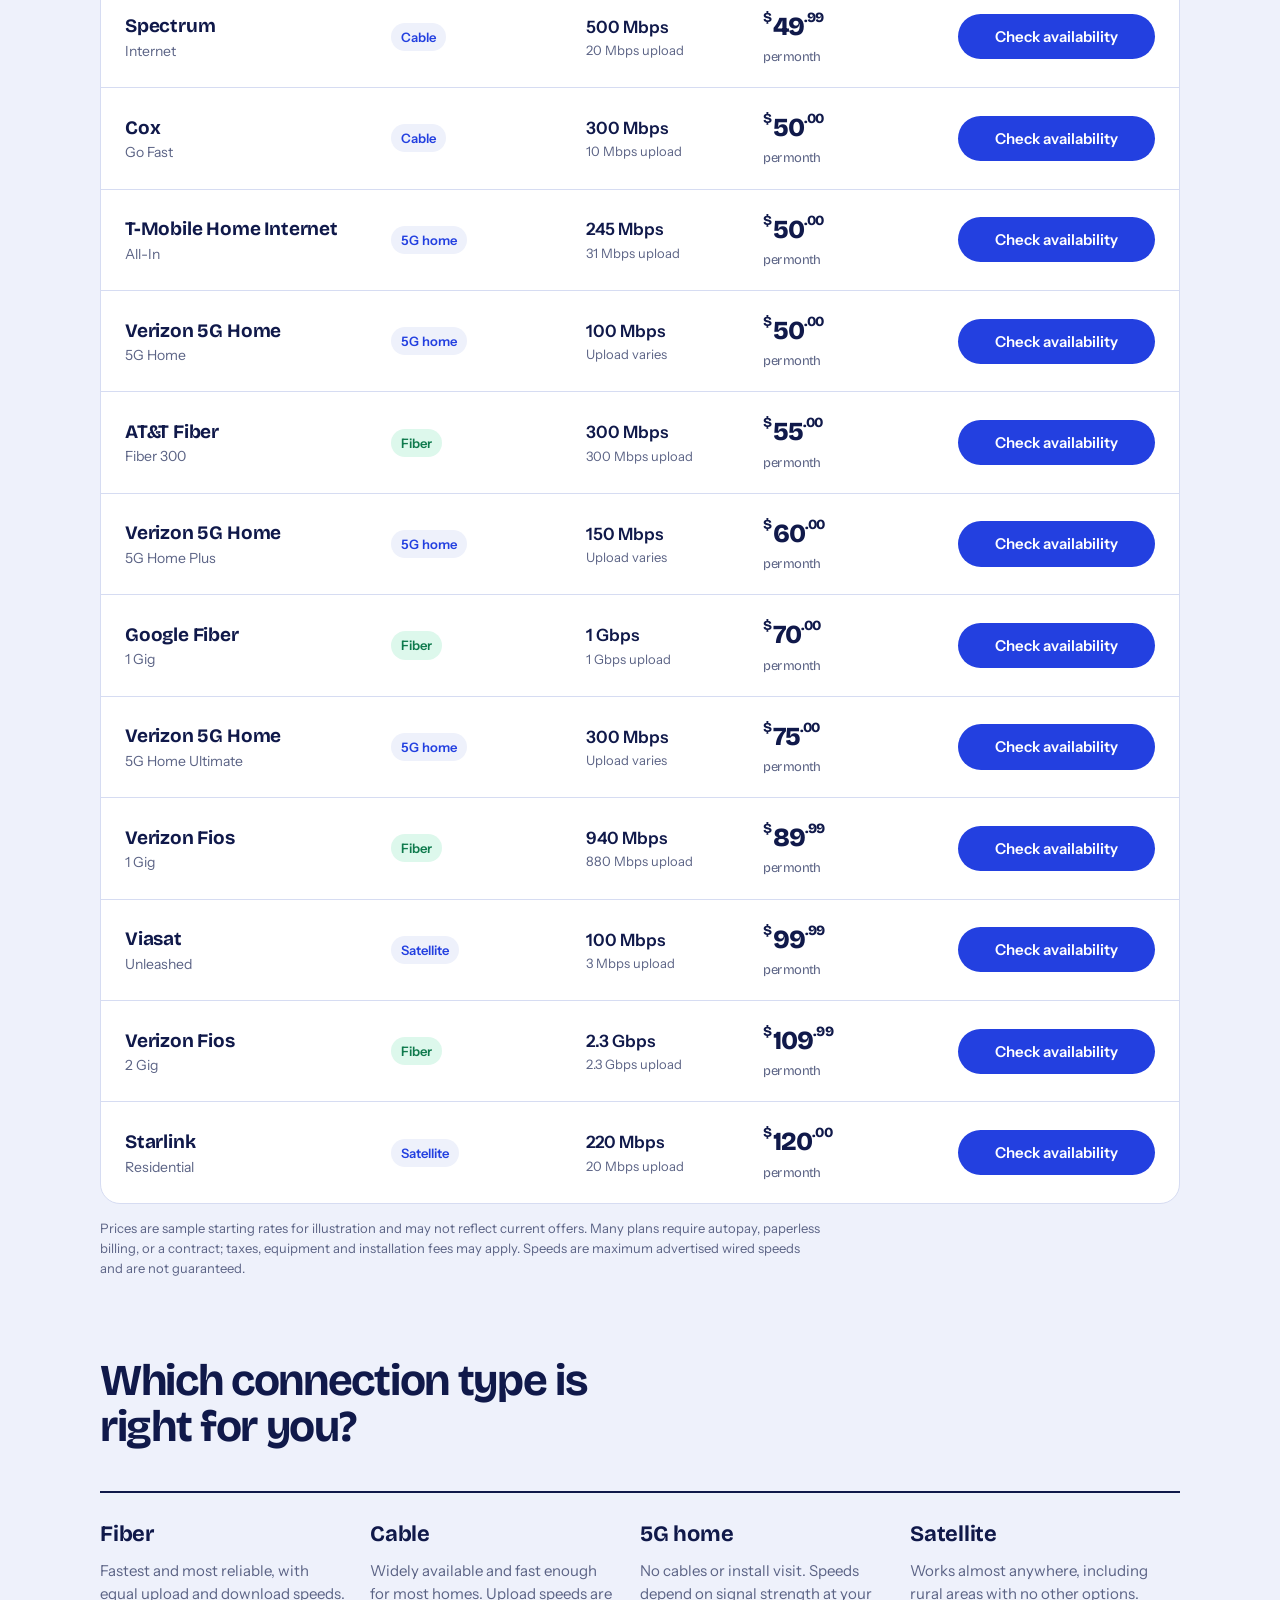
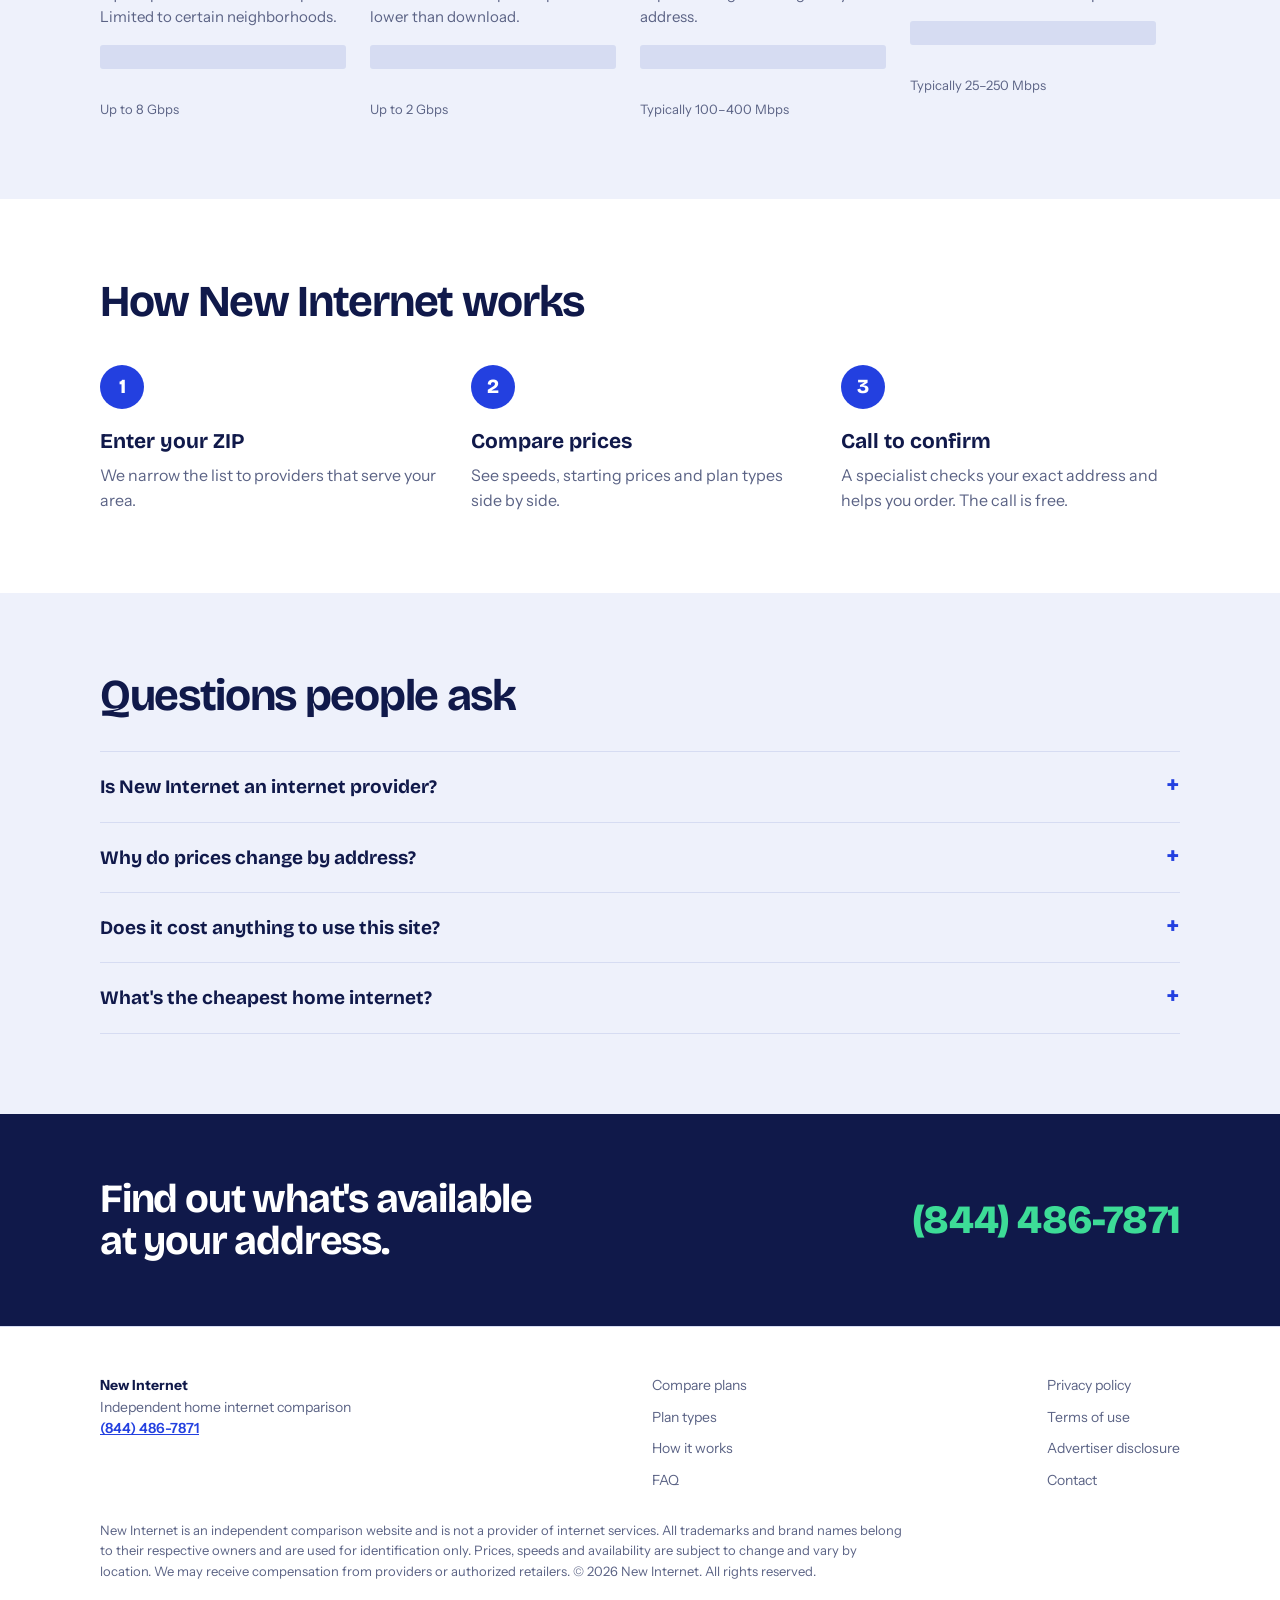
==== commit b3bbf5a9: "Add full Verizon Fios and 5G Home plan lineup Fios 300 Mbps, 1 Gig, 2 Gig and 5G Home, Plus, Ultimat" ====
--- a/new-internet/index.html
+++ b/new-internet/index.html
@@ -311,13 +311,17 @@
   const PLANS = [
     {p:"AT&T Fiber", n:"Fiber 300", t:"Fiber", s:300, up:300, $:55},
     {p:"Verizon Fios", n:"300 Mbps", t:"Fiber", s:300, up:300, $:49.99},
+    {p:"Verizon Fios", n:"1 Gig", t:"Fiber", s:940, up:880, $:89.99},
+    {p:"Verizon Fios", n:"2 Gig", t:"Fiber", s:2300, up:2300, $:109.99},
     {p:"Google Fiber", n:"1 Gig", t:"Fiber", s:1000, up:1000, $:70},
     {p:"Frontier Fiber", n:"Fiber 500", t:"Fiber", s:500, up:500, $:44.99},
     {p:"Xfinity", n:"300 Mbps", t:"Cable", s:300, up:20, $:40},
     {p:"Spectrum", n:"Internet", t:"Cable", s:500, up:20, $:49.99},
     {p:"Cox", n:"Go Fast", t:"Cable", s:300, up:10, $:50},
     {p:"T-Mobile Home Internet", n:"All-In", t:"5G", s:245, up:31, $:50},
-    {p:"Verizon 5G Home", n:"5G Home", t:"5G", s:250, up:20, $:50},
+    {p:"Verizon 5G Home", n:"5G Home", t:"5G", s:100, up:0, $:50},
+    {p:"Verizon 5G Home", n:"5G Home Plus", t:"5G", s:150, up:0, $:60},
+    {p:"Verizon 5G Home", n:"5G Home Ultimate", t:"5G", s:300, up:0, $:75},
     {p:"Starlink", n:"Residential", t:"Satellite", s:220, up:20, $:120},
     {p:"Viasat", n:"Unleashed", t:"Satellite", s:100, up:3, $:99.99},
     {p:"EarthLink", n:"Fiber 100", t:"Fiber", s:100, up:100, $:49.95}
@@ -346,7 +350,7 @@
       html += `<div class="row">
         <div class="prov">${x.p}<small>${x.n}</small></div>
         <div><span class="type ${x.t==="Fiber"?"fiber":""}">${x.t==="5G"?"5G home":x.t}</span></div>
-        <div class="spd">${fmtSpeed(x.s)}<small>${fmtSpeed(x.up)} upload</small></div>
+        <div class="spd">${fmtSpeed(x.s)}<small>${x.up ? fmtSpeed(x.up)+" upload" : "Upload varies"}</small></div>
         <div class="price"><sup>$</sup>${d}<sup>.${c}</sup><small>per month</small></div>
         <a class="call-btn" href="tel:${PHONE_TEL}">Check availability</a>
       </div>`;
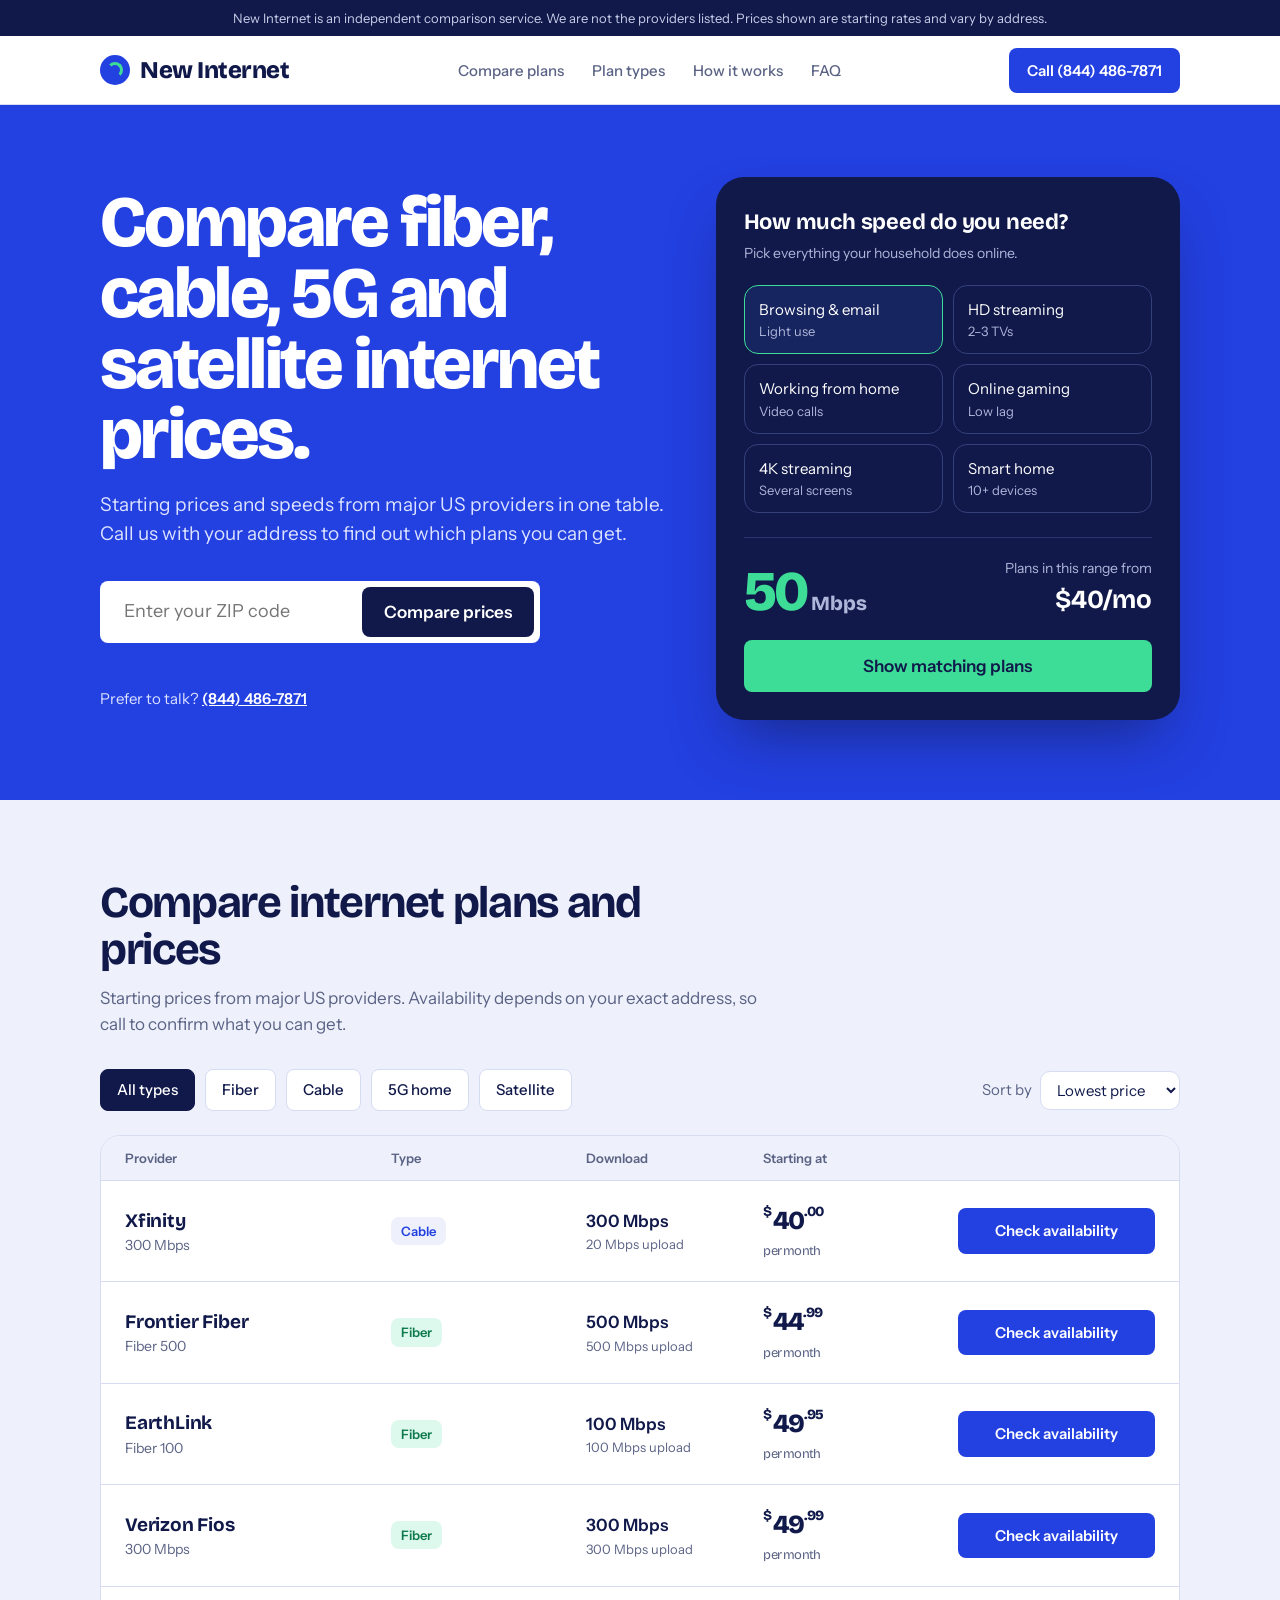
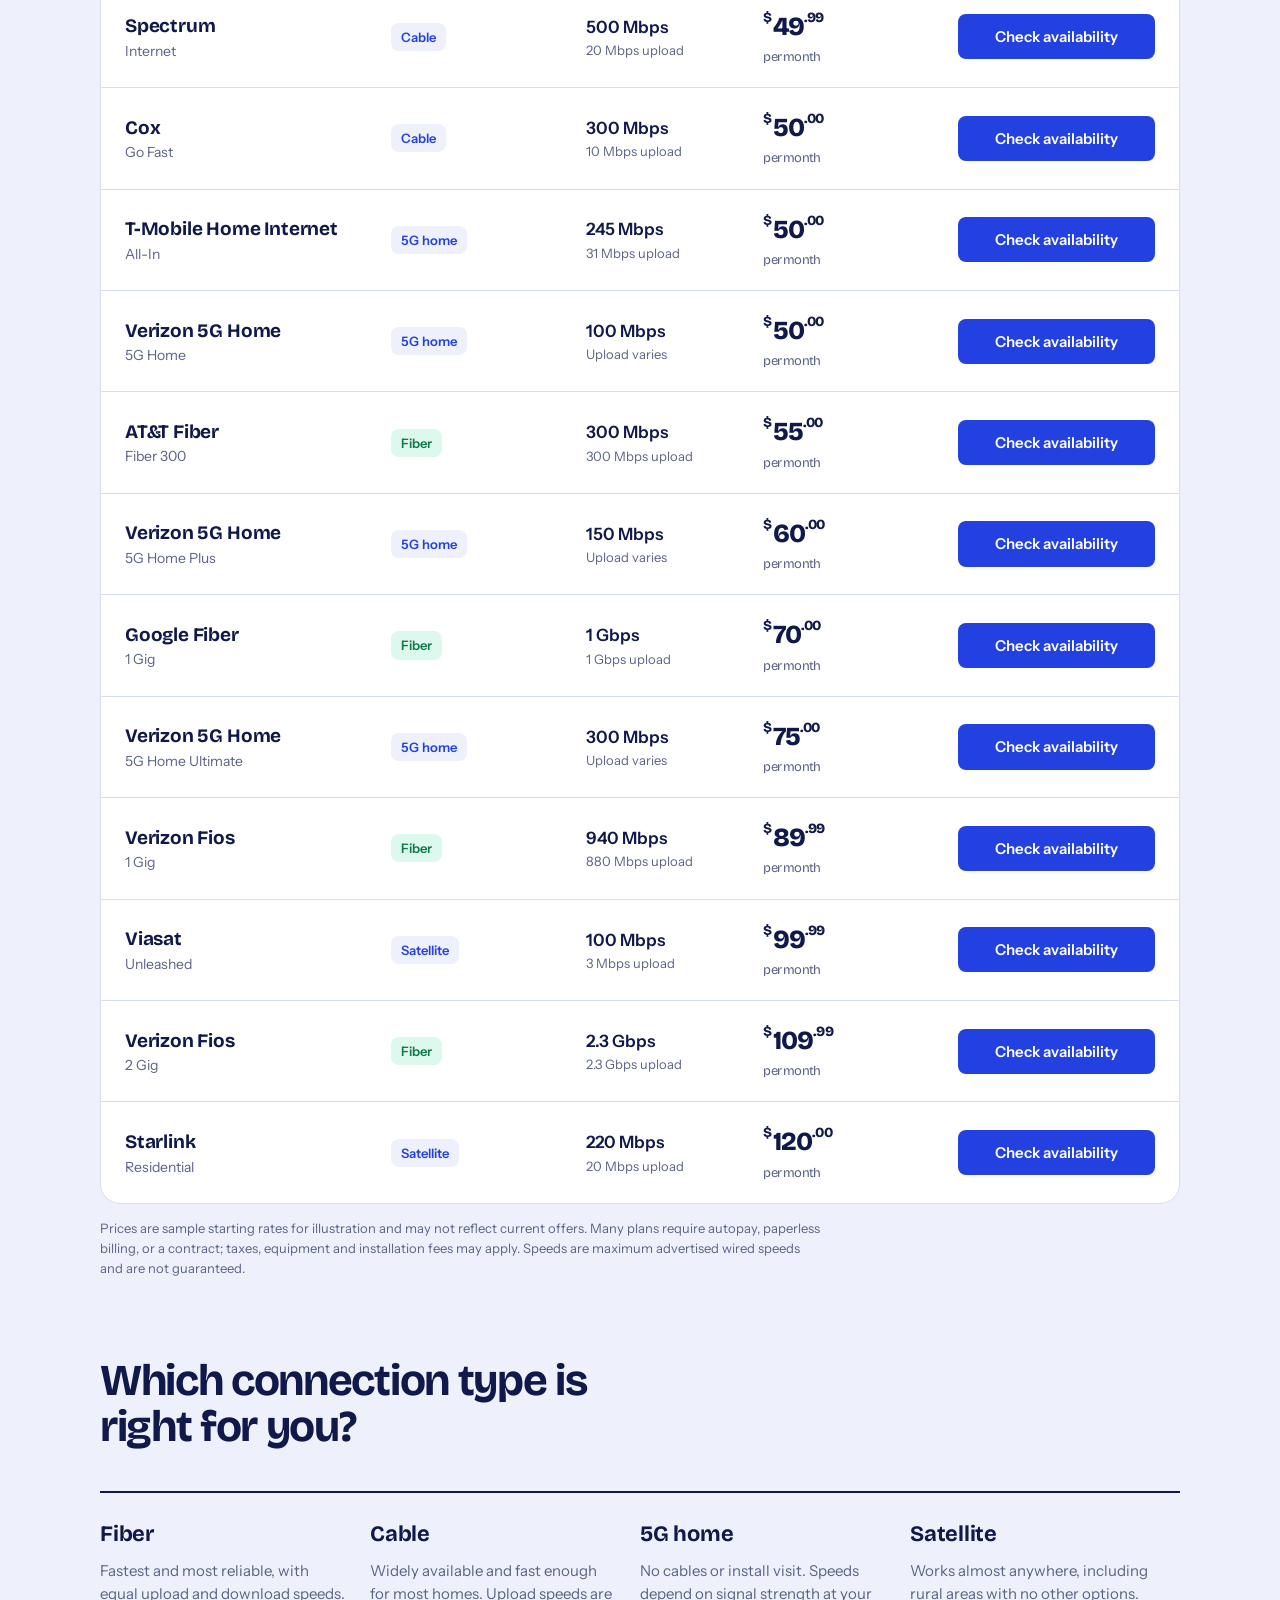
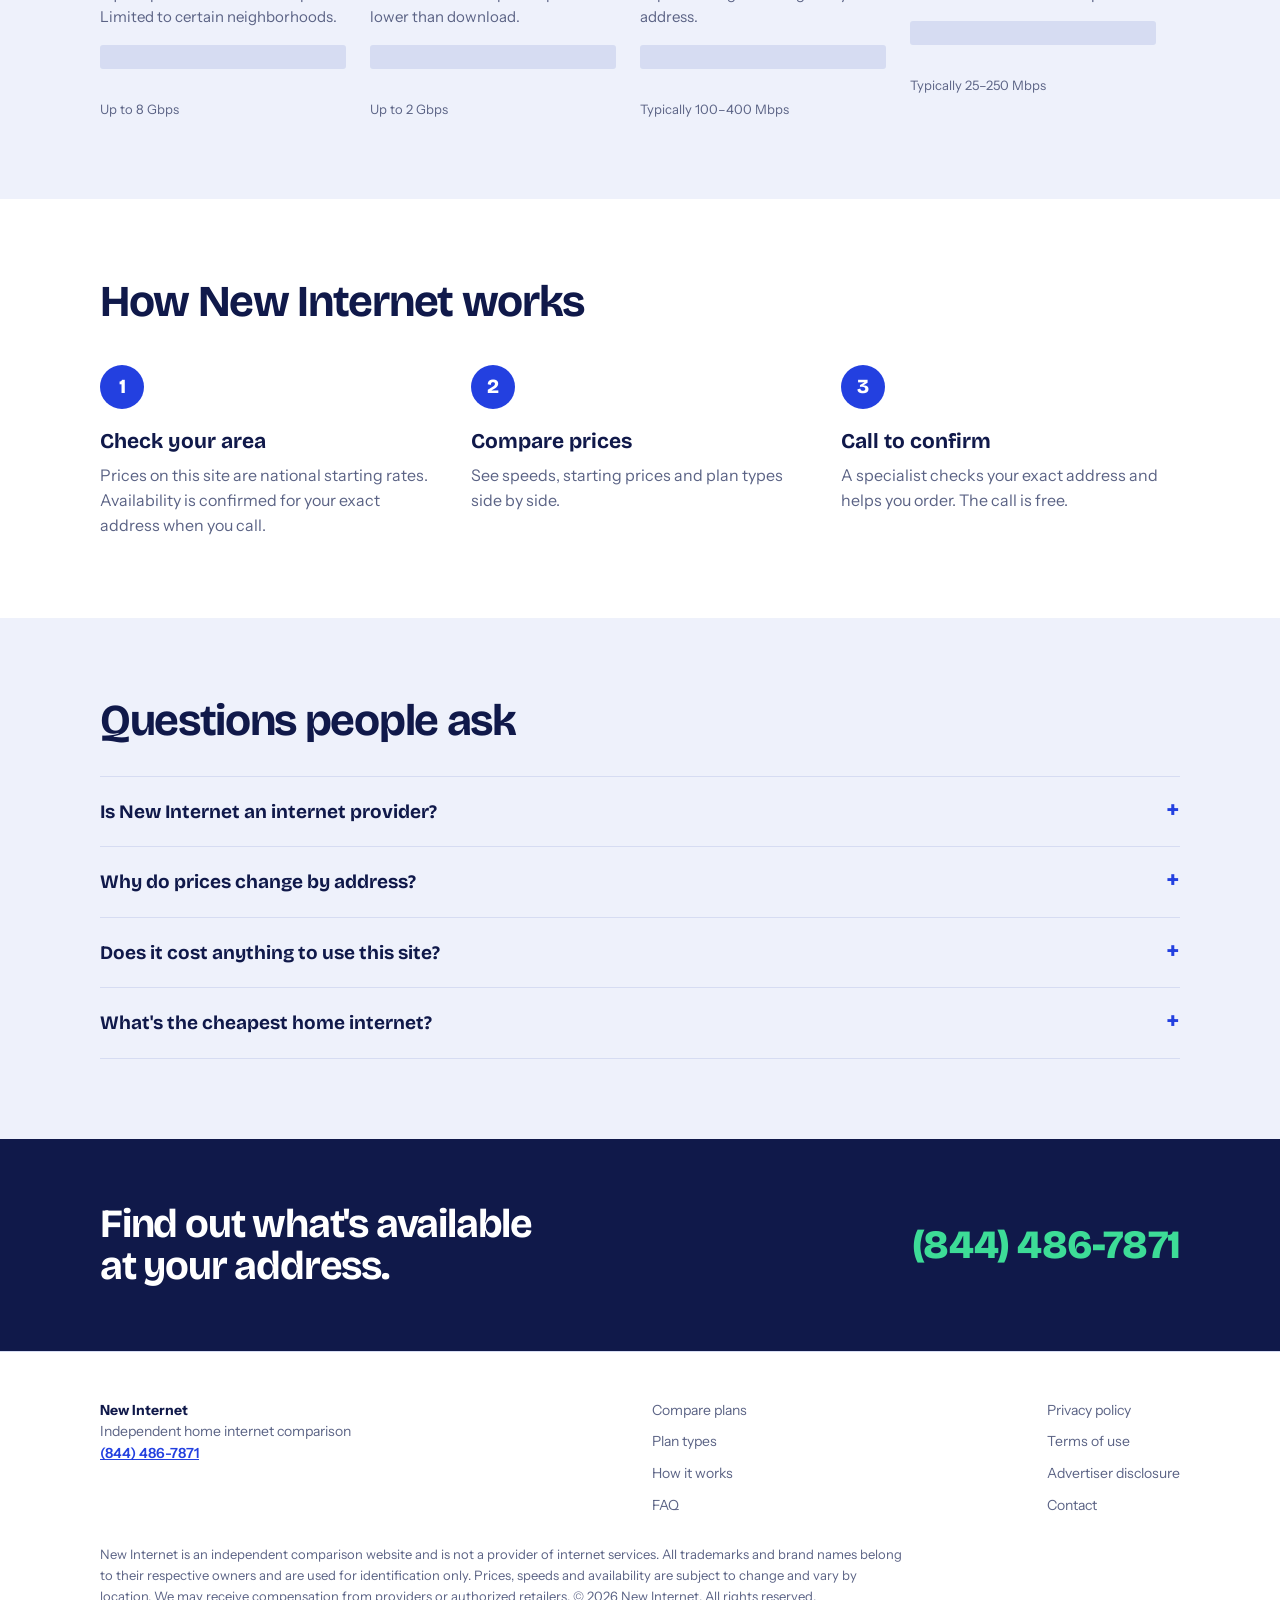
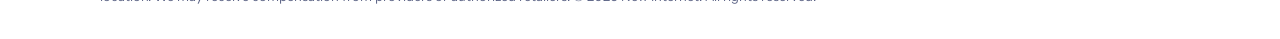
==== commit 28c232d7: "Bring New Internet site in line with launch rules - Add favicon (ico, svg) and apple-touch icon, lin" ====
--- a/new-internet/index.html
+++ b/new-internet/index.html
@@ -3,7 +3,10 @@
 <head>
 <meta charset="UTF-8">
 <meta name="viewport" content="width=device-width, initial-scale=1">
-<title>New Internet — Compare Home Internet Prices Near You</title>
+<title>New Internet | Compare Home Internet Prices</title>
+<link rel="icon" href="favicon.ico" sizes="32x32">
+<link rel="icon" href="favicon.svg" type="image/svg+xml">
+<link rel="apple-touch-icon" href="apple-touch-icon.png">
 <meta name="description" content="Compare home internet prices, speeds and plan types from major providers. Independent comparison service. Free to use.">
 <link rel="preconnect" href="https://fonts.googleapis.com">
 <link rel="preconnect" href="https://fonts.gstatic.com" crossorigin>
@@ -39,7 +42,7 @@
   .nav-links{display:flex;gap:28px;font-weight:500;font-size:15px}
   .nav-links a{text-decoration:none;color:var(--slate)}
   .nav-links a:hover{color:var(--cobalt)}
-  .call-btn{background:var(--cobalt);color:var(--white);text-decoration:none;font-weight:600;padding:11px 18px;border-radius:999px;font-size:15px;white-space:nowrap}
+  .call-btn{background:var(--cobalt);color:var(--white);text-decoration:none;font-weight:600;padding:11px 18px;border-radius:8px;font-size:15px;white-space:nowrap}
   .call-btn:hover{background:var(--midnight)}
 
   /* Hero */
@@ -47,11 +50,11 @@
   .hero .wrap{display:grid;grid-template-columns:1.1fr .9fr;gap:48px;padding-top:72px;padding-bottom:80px;align-items:center}
   .hero h1{font-family:var(--display);font-weight:800;font-size:clamp(40px,6vw,72px);line-height:.98;letter-spacing:-.035em;max-width:13ch}
   .hero p.lead{font-size:19px;margin-top:20px;max-width:46ch;color:#DCE2FF}
-  .zip-form{margin-top:32px;display:flex;background:var(--white);border-radius:999px;padding:6px;max-width:440px}
+  .zip-form{margin-top:32px;display:flex;background:var(--white);border-radius:8px;padding:6px;max-width:440px}
   .zip-form input{flex:1;border:0;background:transparent;font:inherit;font-size:18px;padding:10px 18px;color:var(--midnight);min-width:0}
   .zip-form input:focus{outline:none}
   .zip-form:focus-within{box-shadow:0 0 0 3px var(--mint)}
-  .zip-form button{border:0;background:var(--midnight);color:var(--white);font:inherit;font-weight:600;padding:12px 22px;border-radius:999px;cursor:pointer}
+  .zip-form button{border:0;background:var(--midnight);color:var(--white);font:inherit;font-weight:600;padding:12px 22px;border-radius:8px;cursor:pointer}
   .zip-msg{margin-top:12px;font-size:15px;min-height:24px;color:var(--mint)}
   .hero-phone{margin-top:8px;font-size:15px;color:#DCE2FF}
   .hero-phone a{color:var(--white);font-weight:600}
@@ -69,7 +72,7 @@
   .readout .speed span{font-size:20px;letter-spacing:0;color:#AEB6DA;margin-left:4px}
   .readout .cost{text-align:right;font-size:14px;color:#AEB6DA}
   .readout .cost strong{display:block;font-family:var(--display);font-size:26px;color:var(--white)}
-  .meter-link{display:block;margin-top:20px;text-align:center;background:var(--mint);color:var(--midnight);font-weight:600;text-decoration:none;padding:13px;border-radius:999px}
+  .meter-link{display:block;margin-top:20px;text-align:center;background:var(--mint);color:var(--midnight);font-weight:600;text-decoration:none;padding:13px;border-radius:8px}
 
   /* Section */
   section.block{padding:80px 0}
@@ -78,19 +81,19 @@
 
   /* Filters */
   .filters{display:flex;flex-wrap:wrap;gap:10px;margin-top:32px;align-items:center}
-  .chip{border:1.5px solid var(--line);background:var(--white);font:inherit;font-size:15px;font-weight:500;padding:8px 16px;border-radius:999px;cursor:pointer;color:var(--midnight)}
+  .chip{border:1.5px solid var(--line);background:var(--white);font:inherit;font-size:15px;font-weight:500;padding:8px 16px;border-radius:8px;cursor:pointer;color:var(--midnight)}
   .chip[aria-pressed="true"]{background:var(--midnight);border-color:var(--midnight);color:var(--white)}
   .sort{margin-left:auto;font-size:15px;color:var(--slate);display:flex;gap:8px;align-items:center}
   .sort select{font:inherit;padding:8px 12px;border-radius:10px;border:1.5px solid var(--line);background:var(--white);color:var(--midnight)}
 
-  /* Plan rows — a table, not a card grid */
+  /* Plan rows: a table, not a card grid */
   .plans{margin-top:24px;background:var(--white);border-radius:20px;border:1px solid var(--line);overflow:hidden}
   .row{display:grid;grid-template-columns:1.4fr 1fr .9fr 1fr 1.1fr;align-items:center;gap:16px;padding:20px 24px;border-top:1px solid var(--line)}
   .row:first-child{border-top:0}
   .row.head{background:var(--fog);font-size:13px;font-weight:600;color:var(--slate);padding-top:12px;padding-bottom:12px}
   .prov{font-family:var(--display);font-weight:700;font-size:19px;letter-spacing:-.01em}
   .prov small{display:block;font-family:var(--body);font-weight:400;font-size:14px;color:var(--slate);letter-spacing:0}
-  .type{display:inline-block;font-size:13px;font-weight:600;padding:4px 10px;border-radius:999px;background:var(--fog);color:var(--cobalt)}
+  .type{display:inline-block;font-size:13px;font-weight:600;padding:4px 10px;border-radius:8px;background:var(--fog);color:var(--cobalt)}
   .type.fiber{background:#DDF8EC;color:#0F7A4D}
   .spd{font-weight:600}
   .spd small,.price small{display:block;font-weight:400;color:var(--slate);font-size:13px}
@@ -109,7 +112,7 @@
   .types .bar i{display:block;height:100%;background:var(--cobalt)}
   .types .barlabel{font-size:13px;color:var(--slate);margin-top:6px}
 
-  /* How it works — a real sequence */
+  /* How it works: a real sequence */
   .how{background:var(--white)}
   .steps{display:grid;grid-template-columns:repeat(3,1fr);gap:32px;margin-top:40px;counter-reset:s}
   .steps li{list-style:none;counter-increment:s}
@@ -182,8 +185,8 @@
   <section class="hero">
     <div class="wrap">
       <div>
-        <h1>See every internet price at your address.</h1>
-        <p class="lead">Compare fiber, cable, 5G and satellite plans side by side, then talk to someone who can tell you what's actually available on your street.</p>
+        <h1>Compare fiber, cable, 5G and satellite internet prices.</h1>
+        <p class="lead">Starting prices and speeds from major US providers in one table. Call us with your address to find out which plans you can get.</p>
         <form class="zip-form" id="zipForm" novalidate>
           <label for="zip" class="sr" style="position:absolute;left:-9999px">ZIP code</label>
           <input id="zip" inputmode="numeric" maxlength="5" placeholder="Enter your ZIP code" autocomplete="postal-code">
@@ -253,7 +256,7 @@
     <div class="wrap">
       <h2 class="title">How New Internet works</h2>
       <ol class="steps">
-        <li><h3>Enter your ZIP</h3><p>We narrow the list to providers that serve your area.</p></li>
+        <li><h3>Check your area</h3><p>Prices on this site are national starting rates. Availability is confirmed for your exact address when you call.</p></li>
         <li><h3>Compare prices</h3><p>See speeds, starting prices and plan types side by side.</p></li>
         <li><h3>Call to confirm</h3><p>A specialist checks your exact address and helps you order. The call is free.</p></li>
       </ol>
@@ -307,7 +310,7 @@
   const PHONE_DISPLAY = "(844) 486-7871";
   const PHONE_TEL = "+18444867871";
 
-  // Sample plans — verify current pricing before going live
+  // Starting prices: verify current pricing before going live
   const PLANS = [
     {p:"AT&T Fiber", n:"Fiber 300", t:"Fiber", s:300, up:300, $:55},
     {p:"Verizon Fios", n:"300 Mbps", t:"Fiber", s:300, up:300, $:49.99},
@@ -391,7 +394,7 @@
     e.preventDefault();
     const z = document.getElementById("zip").value.trim(), msg = document.getElementById("zipMsg");
     if(!/^\d{5}$/.test(z)){ msg.style.color="#FFD0D0"; msg.textContent="Enter a 5-digit US ZIP code."; return; }
-    msg.style.color=""; msg.innerHTML = `Showing plans for ${z}. Call <a href="tel:${PHONE_TEL}" style="color:#fff">${PHONE_DISPLAY}</a> to confirm your exact address.`;
+    msg.style.color=""; msg.innerHTML = `These are national starting prices. Call <a href="tel:${PHONE_TEL}" style="color:#fff">${PHONE_DISPLAY}</a> to check which plans serve ${z}.`;
     minSpeed = 0; render();
     document.getElementById("compare").scrollIntoView();
   });
